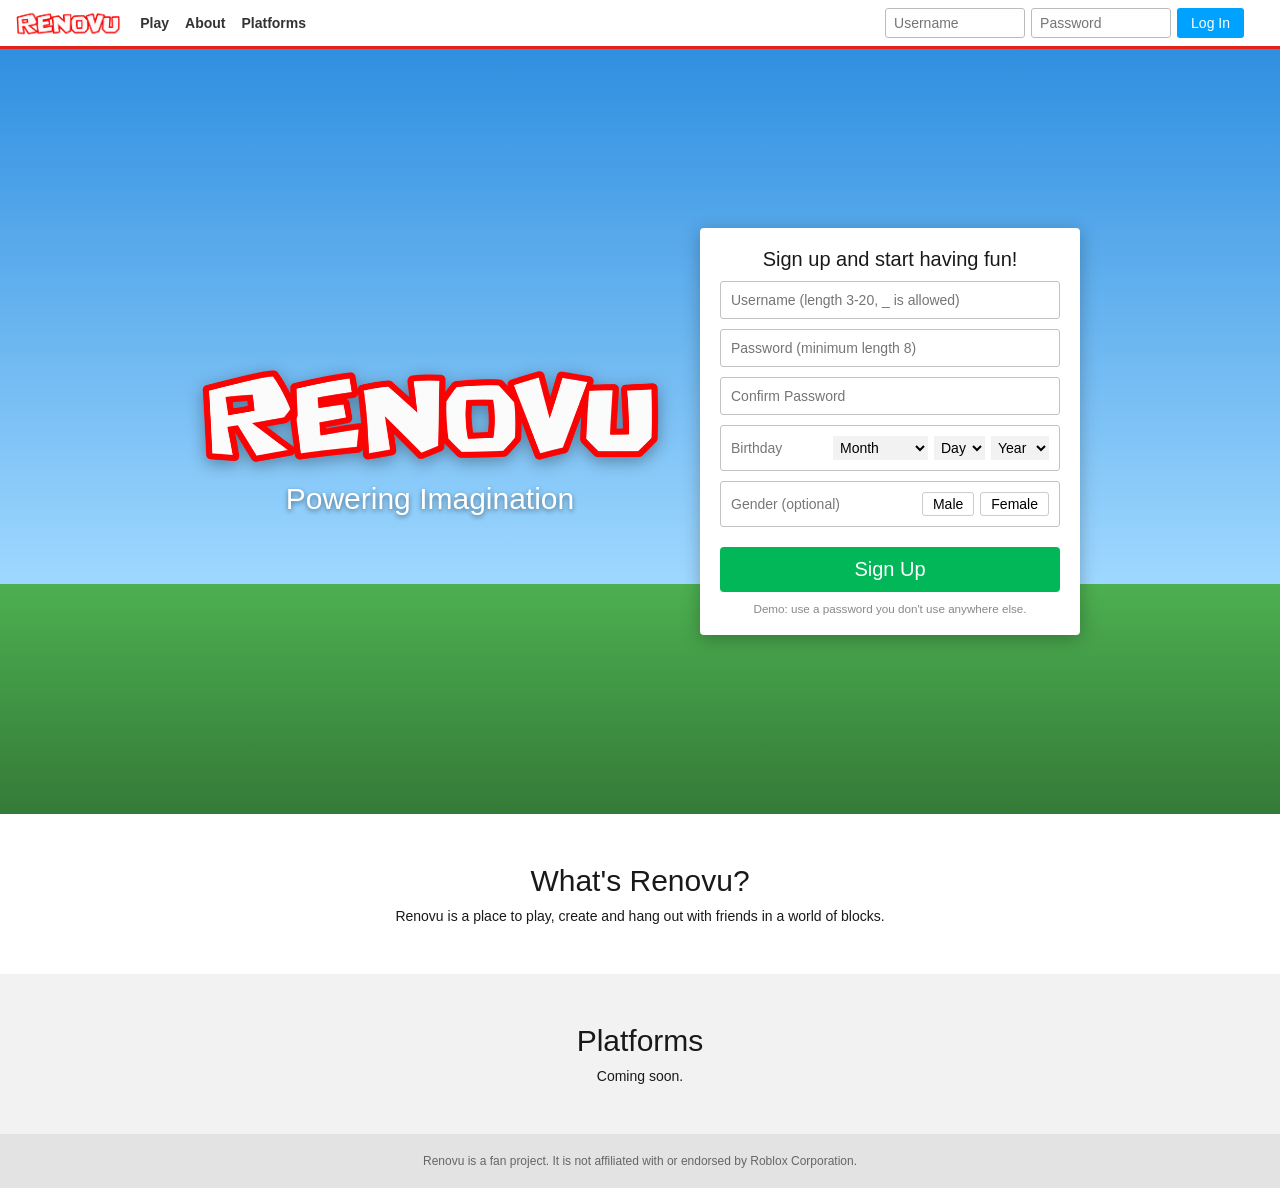
==== index.html @ 4ed79982 "Add Renovu front-end: sign-up page and site pages Co-Authored-By: Claude Sonnet 5.5 <noreply@anthrop" ====
<!DOCTYPE html>
<html lang="en">
<head>
  <meta charset="UTF-8">
  <meta name="viewport" content="width=device-width, initial-scale=1">
  <title>Renovu</title>
  <link rel="icon" href="img/icon.png">
  <link rel="stylesheet" href="style.css">
</head>
<body>

  <!-- ===== TELA DE CADASTRO ===== -->
  <div id="landing" hidden>
    <header class="land-top">
      <img src="img/logo.png" alt="Renovu" class="land-brand">
      <nav><a data-scroll="play">Play</a><a data-scroll="about">About</a><a data-scroll="platforms">Platforms</a></nav>
      <form id="loginForm" novalidate>
        <input id="loginUser" placeholder="Username" autocomplete="username">
        <input id="loginPass" type="password" placeholder="Password" autocomplete="off">
        <button>Log In</button>
      </form>
      <p class="error" id="loginError"></p>
    </header>

    <section class="hero" id="play">
      <div class="hero-logo">
        <img src="img/logo.png" alt="Renovu">
        <h1>Powering Imagination</h1>
      </div>
      <form id="signupForm" class="card" novalidate>
        <h3>Sign up and start having fun!</h3>
        <input id="suUser" placeholder="Username (length 3-20, _ is allowed)" maxlength="20" autocomplete="username">
        <input id="suPass" type="password" placeholder="Password (minimum length 8)" autocomplete="new-password">
        <input id="suPass2" type="password" placeholder="Confirm Password" autocomplete="new-password">
        <div class="birthday">
          <span>Birthday</span>
          <select id="month"><option value="">Month</option></select>
          <select id="day"><option value="">Day</option></select>
          <select id="year"><option value="">Year</option></select>
        </div>
        <div class="gender">
          <span>Gender (optional)</span>
          <button type="button" aria-pressed="false">Male</button>
          <button type="button" aria-pressed="false">Female</button>
        </div>
        <p class="error" id="signupError"></p>
        <button class="signup-btn">Sign Up</button>
        <small>Demo: use a password you don't use anywhere else.</small>
      </form>
    </section>

    <section class="info" id="about">
      <h2>What's Renovu?</h2>
      <p>Renovu is a place to play, create and hang out with friends in a world of blocks.</p>
    </section>
    <section class="info alt" id="platforms">
      <h2>Platforms</h2>
      <p>Coming soon.</p>
    </section>
    <footer>Renovu is a fan project. It is not affiliated with or endorsed by Roblox Corporation.</footer>
  </div>

  <!-- ===== SITE ===== -->
  <div id="site" hidden>
    <header class="top">
      <div class="top-row">
        <button class="icon-btn" id="menuBtn" aria-label="Menu">☰</button>
        <a href="#home"><img src="img/icon.png" alt="Renovu" class="mini"></a>
        <form id="searchForm"><input placeholder="Search" aria-label="Search"><button aria-label="Search">⌕</button></form>
        <span class="who"><span class="uname"></span>: <small>13+</small></span>
        <a class="icon-btn" href="#messages" aria-label="Messages">✉</a>
        <span class="icon-btn" title="Coins">◈</span>
        <button class="icon-btn" id="logout" title="Log out" aria-label="Log out">⏻</button>
      </div>
      <nav class="tabs"><a href="#games">Games</a><a href="#catalog">Catalog</a><a href="#develop">Create</a><a href="#download">Download</a></nav>
    </header>
    <aside id="side">
      <b class="uname"></b>
      <a href="#home">⌂ Home</a><a href="#profile">☺ Profile</a><a href="#messages">✉ Messages</a>
      <a href="#friends">⚇ Friends</a><a href="#avatar">✎ Avatar</a><a href="#inventory">▣ Inventory</a>
      <a href="#trade">⇄ Trade</a><a href="#groups">⚉ Groups</a><a href="#forums">❝ Forums</a><a href="#donate">♥ Donate</a>
      <a href="#upgrade" class="btn">Upgrade Now</a>
    </aside>
    <main id="page"></main>
    <div class="chat">Chat</div>
  </div>

  <script src="app.js"></script>
</body>
</html>
---- style.css ----
*{box-sizing:border-box;margin:0;padding:0}
[hidden]{display:none!important}
body{font-family:Roboto,"Source Sans Pro",Arial,sans-serif;background:#e3e3e3;color:#191919;font-size:14px}
a{color:#0074bd;text-decoration:none;cursor:pointer}
input,select,button{font:inherit}
button{cursor:pointer}
.error{color:#d11;font-size:13px}

/* cadastro */
.land-top{background:#fff;display:flex;flex-wrap:wrap;gap:8px 20px;align-items:center;padding:8px 16px;border-bottom:3px solid #e2231a}
.land-brand{height:30px}
.land-top nav{display:flex;gap:16px}
.land-top nav a{color:#333;font-weight:600}
#loginForm{margin-left:auto;display:flex;gap:6px}
#loginForm input{width:140px;padding:6px 8px;border:1px solid #bbb;border-radius:3px;min-width:0}
#loginForm button{background:#00a2ff;color:#fff;border:0;border-radius:3px;padding:6px 14px;white-space:nowrap}
.hero{min-height:85vh;display:flex;flex-wrap:wrap;align-items:center;justify-content:center;gap:40px;padding:30px 16px;background:linear-gradient(#2f8fe0,#9fd8ff 70%,#4caf50 70%,#357a38)}
.hero-logo{text-align:center;color:#fff;text-shadow:0 2px 5px #0007;width:min(460px,100%)}
.hero-logo img{width:100%;filter:drop-shadow(0 4px 8px #0005)}
.hero-logo h1{font-weight:300;font-size:30px}
.card{background:#fff;border-radius:4px;padding:20px;width:min(380px,100%);display:flex;flex-direction:column;gap:10px;box-shadow:0 4px 18px #0004}
.card h3{text-align:center;font-weight:400;font-size:20px}
.card input,.birthday,.gender{border:1px solid #c3c3c3;border-radius:3px;padding:10px;width:100%;background:#fff}
.birthday,.gender{display:flex;gap:6px;align-items:center;color:#777}
.birthday span,.gender span{margin-right:auto}
.birthday select{border:0;background:#f2f2f2;padding:3px;min-width:0}
.gender button{border:1px solid #ccc;background:#fff;padding:3px 10px;border-radius:3px}
.gender button[aria-pressed=true]{background:#00a2ff;color:#fff}
.signup-btn{background:#02b757;color:#fff;border:0;border-radius:4px;padding:11px;font-size:20px}
.card small{color:#888;text-align:center}
.info{padding:50px 20px;text-align:center;background:#fff}
.info.alt{background:#f2f2f2}
.info h2{font-weight:300;font-size:30px;margin-bottom:10px}
footer{padding:20px;text-align:center;font-size:12px;color:#666}

/* barra do topo */
.top{background:#323234;color:#fff;position:sticky;top:0;z-index:5}
.top-row{display:flex;align-items:center;gap:8px;padding:5px 8px}
.mini{height:28px;display:block}
#searchForm{flex:1;display:flex;min-width:40px}
#searchForm input{flex:1;min-width:0;border:0;padding:5px 10px}
#searchForm button{border:0;background:#fff;padding:0 10px}
.who{white-space:nowrap}
.icon-btn{background:none;border:0;color:#fff;font-size:19px;padding:0 3px}
.tabs{display:grid;grid-template-columns:repeat(4,1fr);text-align:center}
.tabs a{color:#fff;padding:7px}
.tabs a.on,.tabs a:hover{background:#ffffff22}
#side{position:fixed;left:0;bottom:0;top:73px;width:180px;background:#fff;z-index:4;padding:10px;display:flex;flex-direction:column;gap:3px;overflow:auto;box-shadow:2px 0 8px #0003;transform:translateX(-110%);transition:transform .2s}
#side.open{transform:none}
#side b{padding-bottom:8px;border-bottom:1px solid #ddd;font-weight:400;font-size:16px}
#side a{color:#191919;padding:7px 2px}
#side a.btn{text-align:center;color:#fff;margin-top:6px}
.chat{position:fixed;right:10px;bottom:0;width:200px;background:#323234;color:#fff;padding:9px;font-weight:700}

/* páginas */
main{max-width:970px;margin:0 auto;padding:16px 10px 70px;min-height:75vh}
h1.title{font-size:30px;margin-bottom:10px}
.ad{height:80px;border:2px dashed #bbb;display:flex;align-items:center;justify-content:center;color:#999;margin-bottom:14px;background:#fff8}
.head{display:flex;justify-content:space-between;align-items:center;margin:16px 0 6px}
.head h2{font-weight:400;font-size:21px}
.btn{background:#00a2ff;color:#fff;border:0;border-radius:3px;padding:5px 24px;display:inline-block}
.btn.green{background:#02b757}
.empty{background:#bdbdbd55;color:#777;text-align:center;padding:26px 10px}
.box{background:#fff;padding:14px}
.hello{display:flex;align-items:center;gap:18px}
.hello h1{font-weight:400}
.avatar{width:100px;height:100px;border-radius:50%;background:#ccc;display:flex;align-items:center;justify-content:center;font-size:40px;color:#fff;flex:none}
.layout{display:grid;grid-template-columns:150px 1fr;gap:14px;align-items:start}
.cats{display:flex;flex-direction:column;border-right:1px solid #ccc;padding-right:8px}
.cats a{color:#555;padding:7px 4px}
.cats a.on{color:#00a2ff;font-weight:700}
.subtabs{display:flex;flex-wrap:wrap;border-bottom:2px solid #ccc;margin-bottom:12px}
.subtabs button{border:1px solid #ccc;border-bottom:0;background:#ddd;padding:9px 12px}
.subtabs button.on{background:#fff;font-weight:700}
.bar{display:flex;flex-wrap:wrap;gap:8px;margin-bottom:10px}
.bar input,.bar select{padding:8px;border:1px solid #ccc;border-radius:3px;background:#fff}
.bar input{flex:1;min-width:120px}
.stats{display:flex;gap:26px;color:#999;text-align:center;margin-top:10px;flex-wrap:wrap}
.stats b{display:block;color:#00a2ff;font-weight:400;font-size:16px}
.preview{height:260px;background:radial-gradient(#fff3dc,#a98d68);display:flex;align-items:center;justify-content:center;color:#fff;font-size:70px}
.scale label{display:block;color:#888;margin-top:10px}
.scale input{width:100%}
.avatar-layout{grid-template-columns:minmax(150px,260px) 1fr}

@media(max-width:600px){
  .who small,.who .uname{font-size:12px}
  .layout{grid-template-columns:110px 1fr}
  .avatar-layout{grid-template-columns:1fr}
  .land-brand{display:none}
  #loginForm{margin:0;width:100%}
  #loginForm input{flex:1;width:auto}
}
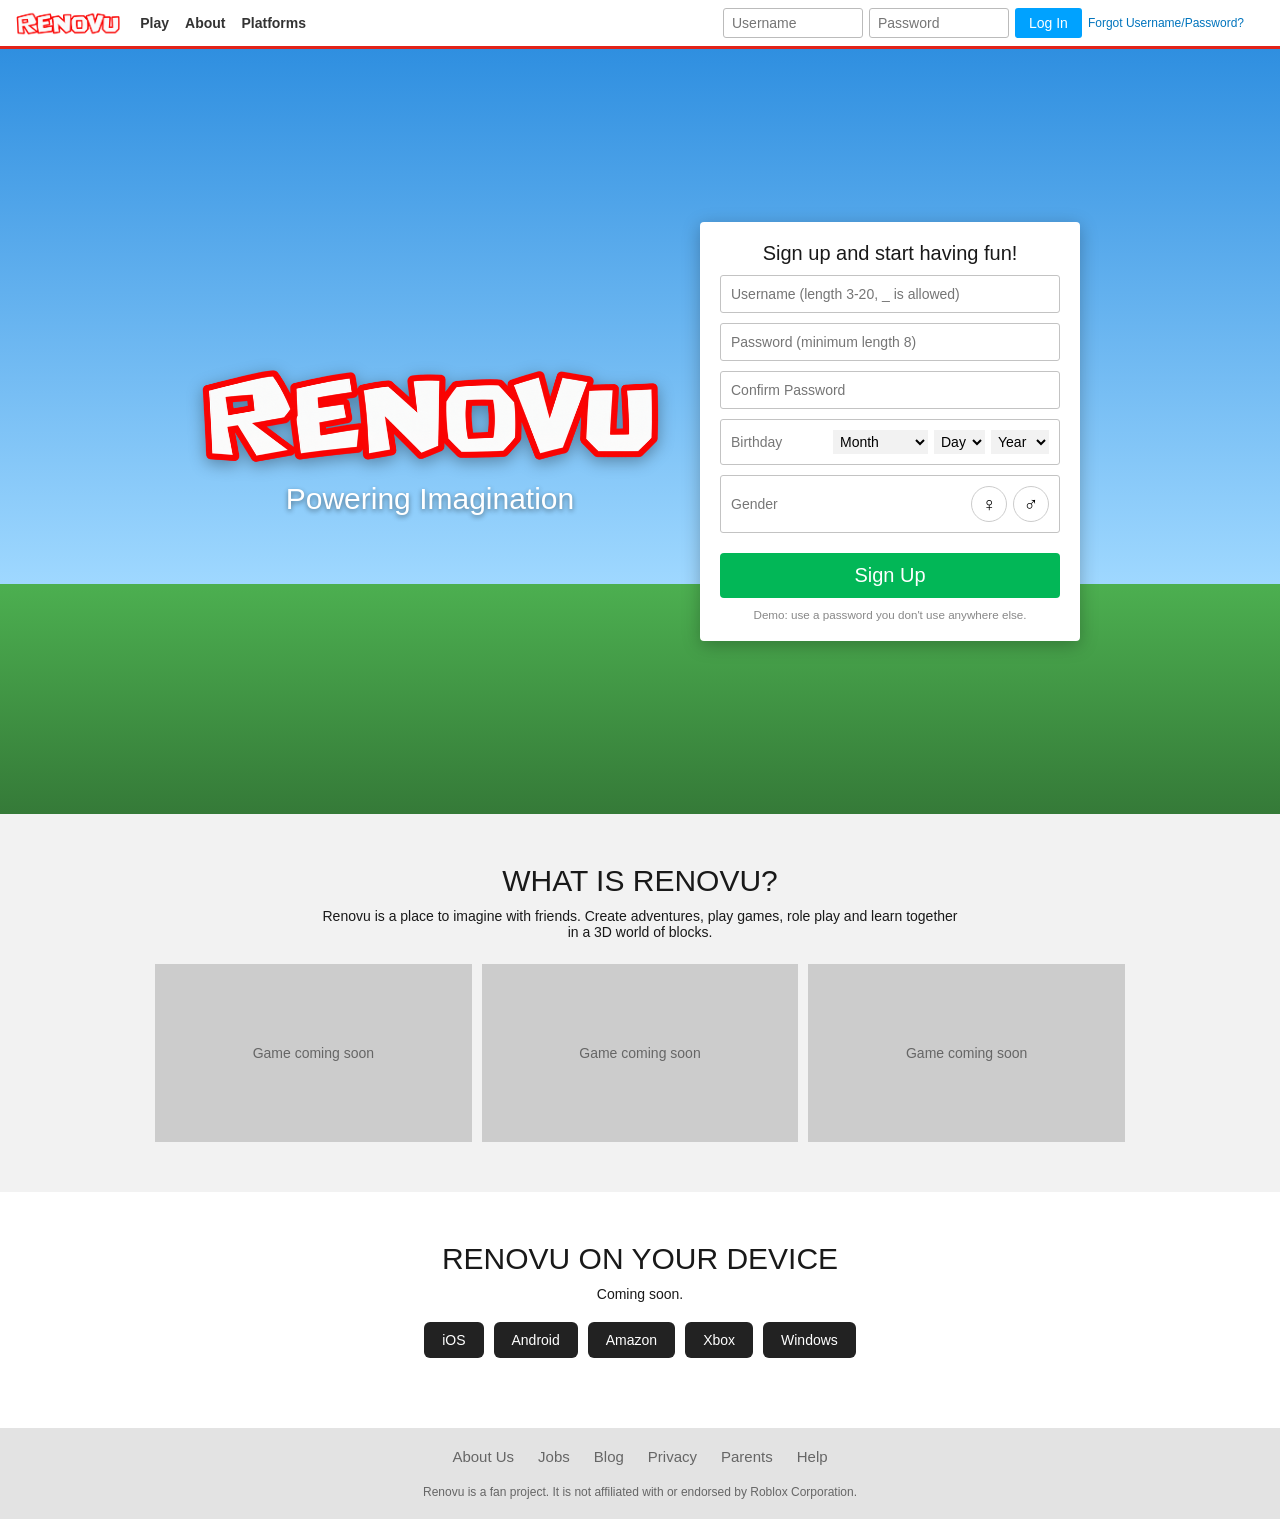
==== commit b14b31e0: "Follow the sign-up ZIP layout: gender buttons, about, devices and footer sections Co-Authored-By: Cl" ====
--- a/index.html
+++ b/index.html
@@ -18,6 +18,7 @@
         <input id="loginUser" placeholder="Username" autocomplete="username">
         <input id="loginPass" type="password" placeholder="Password" autocomplete="off">
         <button>Log In</button>
+        <a id="forgot">Forgot Username/Password?</a>
       </form>
       <p class="error" id="loginError"></p>
     </header>
@@ -39,9 +40,9 @@
           <select id="year"><option value="">Year</option></select>
         </div>
         <div class="gender">
-          <span>Gender (optional)</span>
-          <button type="button" aria-pressed="false">Male</button>
-          <button type="button" aria-pressed="false">Female</button>
+          <span>Gender</span>
+          <button type="button" aria-pressed="false" aria-label="Female" title="Female">♀</button>
+          <button type="button" aria-pressed="false" aria-label="Male" title="Male">♂</button>
         </div>
         <p class="error" id="signupError"></p>
         <button class="signup-btn">Sign Up</button>
@@ -49,15 +50,20 @@
       </form>
     </section>
 
-    <section class="info" id="about">
-      <h2>What's Renovu?</h2>
-      <p>Renovu is a place to play, create and hang out with friends in a world of blocks.</p>
+    <section class="info alt" id="about">
+      <h2>WHAT IS RENOVU?</h2>
+      <p>Renovu is a place to imagine with friends. Create adventures, play games, role play and learn together in a 3D world of blocks.</p>
+      <div class="shots"><div>Game coming soon</div><div>Game coming soon</div><div>Game coming soon</div></div>
     </section>
-    <section class="info alt" id="platforms">
-      <h2>Platforms</h2>
+    <section class="info" id="platforms">
+      <h2>RENOVU ON YOUR DEVICE</h2>
       <p>Coming soon.</p>
+      <div class="stores"><span>iOS</span><span>Android</span><span>Amazon</span><span>Xbox</span><span>Windows</span></div>
     </section>
-    <footer>Renovu is a fan project. It is not affiliated with or endorsed by Roblox Corporation.</footer>
+    <footer>
+      <div class="foot-links"><span>About Us</span><span>Jobs</span><span>Blog</span><span>Privacy</span><span>Parents</span><span>Help</span></div>
+      <p>Renovu is a fan project. It is not affiliated with or endorsed by Roblox Corporation.</p>
+    </footer>
   </div>
 
   <!-- ===== SITE ===== -->
--- a/style.css
+++ b/style.css
@@ -90,3 +90,14 @@
   #loginForm{margin:0;width:100%}
   #loginForm input{flex:1;width:auto}
 }
+
+/* seções da tela de cadastro */
+#forgot{align-self:center;font-size:12px}
+.gender button{width:36px;height:36px;border-radius:50%;padding:0;font-size:20px}
+.info p{max-width:640px;margin:0 auto}
+.shots{display:grid;grid-template-columns:repeat(auto-fit,minmax(200px,1fr));gap:10px;max-width:970px;margin:24px auto 0}
+.shots div{aspect-ratio:16/9;background:#ccc;color:#666;display:flex;align-items:center;justify-content:center}
+.stores,.foot-links{display:flex;flex-wrap:wrap;justify-content:center;gap:10px;margin:20px 0}
+.stores span{background:#222;color:#fff;border-radius:6px;padding:10px 18px}
+.foot-links{gap:24px;font-size:15px;margin-top:0}
+@media(max-width:600px){#loginForm{flex-wrap:wrap}#loginForm input{flex-basis:90px}#forgot{width:100%;text-align:right}}
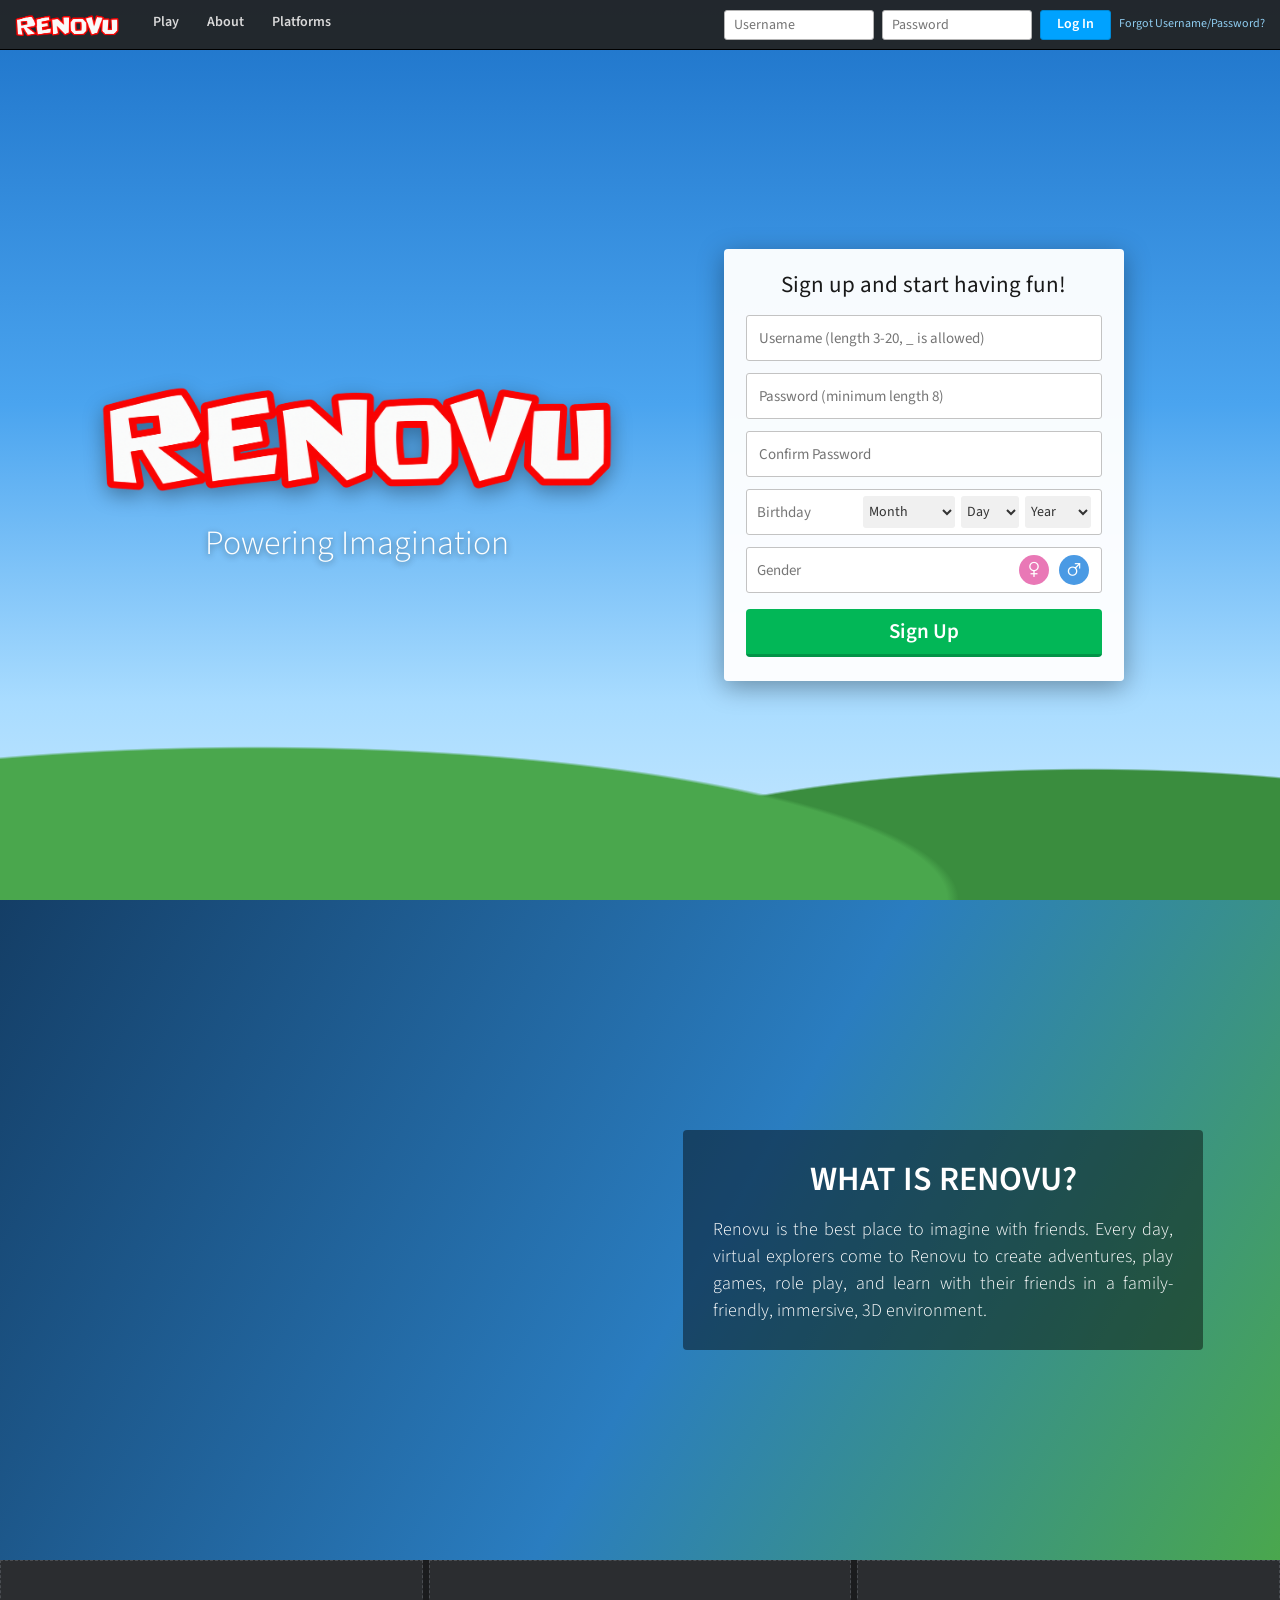
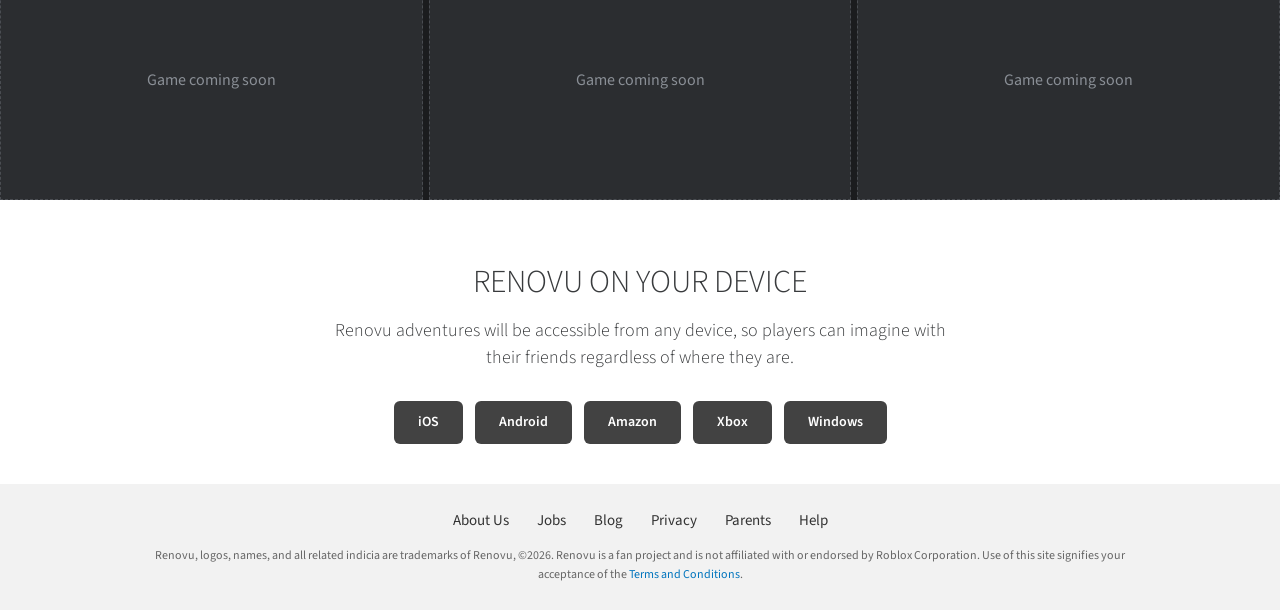
==== commit 09534c7d: "Add Renovu site: sign-up page from ZIP renamed to Renovu, new logo, and site pages without games Co-" ====
--- a/index.html
+++ b/index.html
@@ -2,95 +2,251 @@
 <html lang="en">
 <head>
   <meta charset="UTF-8">
+  <meta http-equiv="X-UA-Compatible" content="IE=edge">
   <meta name="viewport" content="width=device-width, initial-scale=1">
   <title>Renovu</title>
+  <meta name="author" content="Renovu">
+  <meta name="description" content="Renovu is a place to imagine with friends. Create adventures, play games and hang out together.">
+  <meta property="og:site_name" content="Renovu">
+  <meta property="og:title" content="Renovu">
+  <meta property="og:type" content="website">
+  <meta property="og:image" content="img/logo.png">
   <link rel="icon" href="img/icon.png">
+  <link href="https://fonts.googleapis.com/css?family=Source+Sans+Pro:300,400,500,600,700" rel="stylesheet">
   <link rel="stylesheet" href="style.css">
 </head>
 <body>
 
-  <!-- ===== TELA DE CADASTRO ===== -->
-  <div id="landing" hidden>
-    <header class="land-top">
-      <img src="img/logo.png" alt="Renovu" class="land-brand">
-      <nav><a data-scroll="play">Play</a><a data-scroll="about">About</a><a data-scroll="platforms">Platforms</a></nav>
-      <form id="loginForm" novalidate>
-        <input id="loginUser" placeholder="Username" autocomplete="username">
-        <input id="loginPass" type="password" placeholder="Password" autocomplete="off">
-        <button>Log In</button>
-        <a id="forgot">Forgot Username/Password?</a>
-      </form>
-      <p class="error" id="loginError"></p>
-    </header>
-
-    <section class="hero" id="play">
-      <div class="hero-logo">
-        <img src="img/logo.png" alt="Renovu">
-        <h1>Powering Imagination</h1>
-      </div>
-      <form id="signupForm" class="card" novalidate>
-        <h3>Sign up and start having fun!</h3>
-        <input id="suUser" placeholder="Username (length 3-20, _ is allowed)" maxlength="20" autocomplete="username">
-        <input id="suPass" type="password" placeholder="Password (minimum length 8)" autocomplete="new-password">
-        <input id="suPass2" type="password" placeholder="Confirm Password" autocomplete="new-password">
-        <div class="birthday">
-          <span>Birthday</span>
-          <select id="month"><option value="">Month</option></select>
-          <select id="day"><option value="">Day</option></select>
-          <select id="year"><option value="">Year</option></select>
-        </div>
-        <div class="gender">
-          <span>Gender</span>
-          <button type="button" aria-pressed="false" aria-label="Female" title="Female">♀</button>
-          <button type="button" aria-pressed="false" aria-label="Male" title="Male">♂</button>
-        </div>
-        <p class="error" id="signupError"></p>
-        <button class="signup-btn">Sign Up</button>
-        <small>Demo: use a password you don't use anywhere else.</small>
-      </form>
+<!-- =====================================================
+     TELA DE CADASTRO (estrutura do ZIP, "Roblox" -> "Renovu")
+     ===================================================== -->
+<div id="landing" hidden>
+
+  <div class="navbar navbar-landing navbar-fixed-top" role="navigation">
+    <div class="container">
+      <div class="row">
+        <div class="navbar-header">
+          <button type="button" class="navbar-toggle" id="NavToggle" aria-controls="LandingNavbar">Log In</button>
+          <div class="navbar-brand hidden-xs"><img alt="Renovu Logo" class="renovuLogo" src="img/logo.png"></div>
+          <ul id="TopLeftNavLinks" class="nav navbar-nav">
+            <li id="PlayLink"><a href="#RollerContainer" data-scroll="RollerContainer">Play</a></li>
+            <li id="AboutLink"><a href="#WhatsRenovuContainer" data-scroll="WhatsRenovuContainer">About</a></li>
+            <li id="PlatformLink"><a href="#RenovuDeviceText" data-scroll="RenovuDeviceText">Platforms</a></li>
+          </ul>
+        </div>
+
+        <div class="navbar-collapse" id="LandingNavbar">
+          <form name="loginForm" id="LogInForm" class="navbar-form form-inline navbar-right" role="form" novalidate>
+            <div class="form-group" id="LoginUsernameParent">
+              <input id="LoginUsername" type="text" placeholder="Username" class="form-control" name="username" autocomplete="username">
+            </div>
+            <div class="form-group" id="LoginPasswordParent">
+              <input id="LoginPassword" type="password" placeholder="Password" class="form-control" name="password" autocomplete="current-password">
+            </div>
+            <div class="form-group">
+              <input type="submit" id="LoginButton" class="form-control" value="Log In" name="submitLogin">
+            </div>
+            <a id="HeaderForgotPassword" class="navbar-link" href="#">Forgot Username/Password?</a>
+            <p class="login-error" id="LoginError" role="alert"></p>
+          </form>
+        </div>
+      </div>
+    </div>
+  </div>
+
+  <div class="container-fluid">
+
+    <!-- Roller Coaster -->
+    <section class="row full-height-section" id="RollerContainer">
+      <div class="inner-full-height-section" id="InnerRollerContainer">
+        <div id="MainCenterContainer" class="row">
+
+          <div class="col-md-6">
+            <div id="MainLogo">
+              <div id="LogoAndSlogan" class="text-center">
+                <img id="MainLogoImage" title="Renovu" alt="Renovu" class="center-block img-responsive" src="img/logo.png">
+                <div class="clearfix"></div>
+                <h1>Powering Imagination</h1>
+              </div>
+            </div>
+          </div>
+
+          <div class="col-md-6">
+            <div id="SignUpFormContainer">
+              <div class="rbx-login-partial-legacy">
+                <h3 class="text-center signup-header">Sign up and start having fun!</h3>
+
+                <div class="signup-or-log-in">
+                  <div class="signup-container">
+                    <form class="signup-input-area" id="SignupForm" name="signupForm" novalidate>
+
+                      <div class="form-group" id="UsernameGroup">
+                        <input id="signup-username" name="username" class="form-control input-field" type="text" tabindex="1" maxlength="20" autocomplete="username" placeholder="Username (length 3-20, _ is allowed)">
+                        <p id="signup-usernameInputValidation" class="form-control-label input-validation text-error"></p>
+                      </div>
+
+                      <div class="form-group" id="PasswordGroup">
+                        <input id="signup-password" name="password" class="form-control input-field" type="password" tabindex="2" autocomplete="new-password" placeholder="Password (minimum length 8)">
+                        <p id="signup-passwordInputValidation" class="form-control-label input-validation text-error"></p>
+                      </div>
+
+                      <div class="form-group" id="PasswordConfirmGroup">
+                        <input id="signup-password-confirm" name="passwordConfirm" class="form-control input-field" type="password" tabindex="3" autocomplete="new-password" placeholder="Confirm Password">
+                        <p id="signup-passwordConfirmInputValidation" class="form-control-label input-validation text-error"></p>
+                      </div>
+
+                      <div class="birthday-container">
+                        <div class="form-group" id="BirthdayGroup">
+                          <div class="form-control fake-input-lg">
+                            <label class="birthday-label">Birthday</label>
+                            <div class="rbx-select-group month">
+                              <select class="input-field rbx-select" id="MonthDropdown" tabindex="4" name="birthdayMonth">
+                                <option value="" disabled selected>Month</option>
+                              </select>
+                            </div>
+                            <div class="rbx-select-group day">
+                              <select class="input-field rbx-select" id="DayDropdown" tabindex="5" name="birthdayDay">
+                                <option value="" disabled selected>Day</option>
+                              </select>
+                            </div>
+                            <div class="rbx-select-group year">
+                              <select class="input-field rbx-select" id="YearDropdown" tabindex="6" name="birthdayYear">
+                                <option value="" disabled selected>Year</option>
+                              </select>
+                            </div>
+                          </div>
+                          <p id="signup-BirthdayInputValidation" class="form-control-label input-validation text-error"></p>
+                        </div>
+                      </div>
+
+                      <div class="gender-container">
+                        <div class="form-group" id="GenderGroup">
+                          <div class="form-control fake-input-lg">
+                            <label>Gender</label>
+                            <div id="FemaleButton" class="gender-circle" tabindex="7" role="button" aria-pressed="false" aria-label="Female" title="Female">
+                              <div class="cover-sprite gender female">&#9792;</div>
+                            </div>
+                            <div id="MaleButton" class="gender-circle" tabindex="8" role="button" aria-pressed="false" aria-label="Male" title="Male">
+                              <div class="cover-sprite gender male">&#9794;</div>
+                            </div>
+                          </div>
+                          <p id="signup-GenderInputValidation" class="form-control-label input-validation text-error"></p>
+                        </div>
+                      </div>
+
+                      <button id="signup-button" type="submit" tabindex="9" class="btn-primary-md signup-submit-button" name="signupSubmit">Sign Up</button>
+                      <noscript><div class="text-danger"><strong>JavaScript is required to submit this form.</strong></div></noscript>
+                      <div id="GeneralErrorText" class="input-validation-large alert-warning font-bold" hidden></div>
+                    </form>
+                  </div>
+                </div>
+
+              </div>
+            </div>
+          </div>
+
+        </div>
+      </div>
     </section>
 
-    <section class="info alt" id="about">
-      <h2>WHAT IS RENOVU?</h2>
-      <p>Renovu is a place to imagine with friends. Create adventures, play games, role play and learn together in a 3D world of blocks.</p>
-      <div class="shots"><div>Game coming soon</div><div>Game coming soon</div><div>Game coming soon</div></div>
+    <!-- What is Renovu -->
+    <section class="row full-height-section" id="WhatsRenovuContainer">
+      <div class="inner-full-height-section">
+        <div class="row" id="InnerWhatsRenovuContainer1">
+          <div id="WhatIsRenovuTextBg">
+            <h1 class="text-center">WHAT IS RENOVU?</h1>
+            <p class="lead text-justify">
+              Renovu is the best place to imagine with friends. Every day, virtual explorers come to Renovu to create adventures, play games, role play, and learn with their friends in a family-friendly, immersive, 3D environment.
+            </p>
+          </div>
+        </div>
+
+        <div class="row" id="InnerWhatsRenovuContainer2">
+          <div id="GameImage1" class="game-image"><span>Game coming soon</span></div>
+          <div id="GameImage2" class="game-image hidden-xs"><span>Game coming soon</span></div>
+          <div id="GameImage3" class="game-image hidden-xs"><span>Game coming soon</span></div>
+        </div>
+      </div>
     </section>
-    <section class="info" id="platforms">
-      <h2>RENOVU ON YOUR DEVICE</h2>
-      <p>Coming soon.</p>
-      <div class="stores"><span>iOS</span><span>Android</span><span>Amazon</span><span>Xbox</span><span>Windows</span></div>
+
+    <!-- Renovu on your device -->
+    <section id="DeviceSection">
+      <div class="row" id="RenovuDeviceText">
+        <div class="text-center">
+          <h2>RENOVU ON YOUR DEVICE</h2>
+          <p class="lead center-block">
+            Renovu adventures will be accessible from any device, so players can imagine with their friends regardless of where they are.
+          </p>
+        </div>
+      </div>
+
+      <ul id="AppStoreContainer" class="row text-center app-store-container">
+        <li><span class="app-store-logo">iOS</span></li>
+        <li><span class="app-store-logo">Android</span></li>
+        <li><span class="app-store-logo">Amazon</span></li>
+        <li><span class="app-store-logo">Xbox</span></li>
+        <li><span class="app-store-logo">Windows</span></li>
+      </ul>
     </section>
-    <footer>
-      <div class="foot-links"><span>About Us</span><span>Jobs</span><span>Blog</span><span>Privacy</span><span>Parents</span><span>Help</span></div>
-      <p>Renovu is a fan project. It is not affiliated with or endorsed by Roblox Corporation.</p>
+
+    <footer class="container-footer">
+      <div class="footer">
+        <ul class="row footer-links">
+          <li class="footer-link"><a href="#" class="text-footer-nav">About Us</a></li>
+          <li class="footer-link"><a href="#" class="text-footer-nav">Jobs</a></li>
+          <li class="footer-link"><a href="#" class="text-footer-nav">Blog</a></li>
+          <li class="footer-link"><a href="#" class="text-footer-nav">Privacy</a></li>
+          <li class="footer-link"><a href="#" class="text-footer-nav">Parents</a></li>
+          <li class="footer-link"><a href="#" class="text-footer-nav">Help</a></li>
+        </ul>
+        <p class="text-footer footer-note">
+          Renovu, logos, names, and all related indicia are trademarks of Renovu, &copy;2026.
+          Renovu is a fan project and is not affiliated with or endorsed by Roblox Corporation.
+          Use of this site signifies your acceptance of the <a href="#" class="text-link">Terms and Conditions</a>.
+        </p>
+      </div>
     </footer>
   </div>
-
-  <!-- ===== SITE ===== -->
-  <div id="site" hidden>
-    <header class="top">
-      <div class="top-row">
-        <button class="icon-btn" id="menuBtn" aria-label="Menu">☰</button>
-        <a href="#home"><img src="img/icon.png" alt="Renovu" class="mini"></a>
-        <form id="searchForm"><input placeholder="Search" aria-label="Search"><button aria-label="Search">⌕</button></form>
-        <span class="who"><span class="uname"></span>: <small>13+</small></span>
-        <a class="icon-btn" href="#messages" aria-label="Messages">✉</a>
-        <span class="icon-btn" title="Coins">◈</span>
-        <button class="icon-btn" id="logout" title="Log out" aria-label="Log out">⏻</button>
-      </div>
-      <nav class="tabs"><a href="#games">Games</a><a href="#catalog">Catalog</a><a href="#develop">Create</a><a href="#download">Download</a></nav>
-    </header>
-    <aside id="side">
-      <b class="uname"></b>
-      <a href="#home">⌂ Home</a><a href="#profile">☺ Profile</a><a href="#messages">✉ Messages</a>
-      <a href="#friends">⚇ Friends</a><a href="#avatar">✎ Avatar</a><a href="#inventory">▣ Inventory</a>
-      <a href="#trade">⇄ Trade</a><a href="#groups">⚉ Groups</a><a href="#forums">❝ Forums</a><a href="#donate">♥ Donate</a>
-      <a href="#upgrade" class="btn">Upgrade Now</a>
-    </aside>
-    <main id="page"></main>
-    <div class="chat">Chat</div>
-  </div>
-
-  <script src="app.js"></script>
+</div>
+
+<!-- =====================================================
+     SITE (depois do login) - como nas imagens
+     ===================================================== -->
+<div id="site" hidden>
+  <header class="top">
+    <div class="top-row">
+      <button class="icon-btn" id="menuBtn" aria-label="Menu">&#9776;</button>
+      <a href="#home" class="top-logo"><img src="img/icon.png" alt="Renovu" class="mini"></a>
+      <form id="searchForm"><input placeholder="Search" aria-label="Search"><button aria-label="Search">&#9906;</button></form>
+      <span class="who"><span class="uname"></span>: <small class="age">13+</small></span>
+      <a class="icon-btn" href="#messages" aria-label="Messages" title="Messages">&#9993;</a>
+      <span class="icon-btn" title="Currency">&#9672;</span>
+      <button class="icon-btn" id="logout" title="Log out" aria-label="Log out">&#9211;</button>
+    </div>
+    <nav class="tabs"><a href="#games">Games</a><a href="#catalog">Catalog</a><a href="#develop">Create</a><a href="#download">Download</a></nav>
+  </header>
+
+  <a class="banner" href="#" id="banner">Join our Discord for site updates, instant alerts on limited drops, and promo codes! (click me!)</a>
+
+  <aside id="side">
+    <b class="uname"></b>
+    <a href="#home">&#8962; Home</a>
+    <a href="#profile">&#9786; Profile</a>
+    <a href="#messages">&#9993; Messages</a>
+    <a href="#friends">&#9863; Friends</a>
+    <a href="#avatar">&#9998; Avatar</a>
+    <a href="#inventory">&#9635; Inventory</a>
+    <a href="#trade">&#8644; Trade</a>
+    <a href="#groups">&#9865; Groups</a>
+    <a href="#forums">&#10077; Forums</a>
+    <a href="#donate">&#9829; Donate</a>
+    <a href="#upgrade" class="btn">Upgrade Now</a>
+  </aside>
+
+  <main id="page"></main>
+  <div class="chat">Chat</div>
+</div>
+
+<script src="app.js"></script>
 </body>
 </html>
--- a/style.css
+++ b/style.css
@@ -1,103 +1,215 @@
 *{box-sizing:border-box;margin:0;padding:0}
 [hidden]{display:none!important}
-body{font-family:Roboto,"Source Sans Pro",Arial,sans-serif;background:#e3e3e3;color:#191919;font-size:14px}
+html{scroll-behavior:smooth}
+body{font-family:"Source Sans Pro",Roboto,Arial,sans-serif;background:#e3e3e3;color:#191919;font-size:14px;line-height:1.4}
 a{color:#0074bd;text-decoration:none;cursor:pointer}
+img{max-width:100%}
 input,select,button{font:inherit}
 button{cursor:pointer}
-.error{color:#d11;font-size:13px}
-
-/* cadastro */
-.land-top{background:#fff;display:flex;flex-wrap:wrap;gap:8px 20px;align-items:center;padding:8px 16px;border-bottom:3px solid #e2231a}
-.land-brand{height:30px}
-.land-top nav{display:flex;gap:16px}
-.land-top nav a{color:#333;font-weight:600}
-#loginForm{margin-left:auto;display:flex;gap:6px}
-#loginForm input{width:140px;padding:6px 8px;border:1px solid #bbb;border-radius:3px;min-width:0}
-#loginForm button{background:#00a2ff;color:#fff;border:0;border-radius:3px;padding:6px 14px;white-space:nowrap}
-.hero{min-height:85vh;display:flex;flex-wrap:wrap;align-items:center;justify-content:center;gap:40px;padding:30px 16px;background:linear-gradient(#2f8fe0,#9fd8ff 70%,#4caf50 70%,#357a38)}
-.hero-logo{text-align:center;color:#fff;text-shadow:0 2px 5px #0007;width:min(460px,100%)}
-.hero-logo img{width:100%;filter:drop-shadow(0 4px 8px #0005)}
-.hero-logo h1{font-weight:300;font-size:30px}
-.card{background:#fff;border-radius:4px;padding:20px;width:min(380px,100%);display:flex;flex-direction:column;gap:10px;box-shadow:0 4px 18px #0004}
-.card h3{text-align:center;font-weight:400;font-size:20px}
-.card input,.birthday,.gender{border:1px solid #c3c3c3;border-radius:3px;padding:10px;width:100%;background:#fff}
-.birthday,.gender{display:flex;gap:6px;align-items:center;color:#777}
-.birthday span,.gender span{margin-right:auto}
-.birthday select{border:0;background:#f2f2f2;padding:3px;min-width:0}
-.gender button{border:1px solid #ccc;background:#fff;padding:3px 10px;border-radius:3px}
-.gender button[aria-pressed=true]{background:#00a2ff;color:#fff}
-.signup-btn{background:#02b757;color:#fff;border:0;border-radius:4px;padding:11px;font-size:20px}
-.card small{color:#888;text-align:center}
-.info{padding:50px 20px;text-align:center;background:#fff}
-.info.alt{background:#f2f2f2}
-.info h2{font-weight:300;font-size:30px;margin-bottom:10px}
-footer{padding:20px;text-align:center;font-size:12px;color:#666}
-
-/* barra do topo */
-.top{background:#323234;color:#fff;position:sticky;top:0;z-index:5}
+ul{list-style:none}
+.text-center{text-align:center}
+.text-justify{text-align:justify}
+.clearfix{clear:both}
+.center-block{display:block;margin:0 auto}
+
+/* =====================================================
+   TELA DE CADASTRO
+   ===================================================== */
+#landing{background:#fff;color:#fff}
+
+/* barra fixa */
+.navbar-landing{position:fixed;top:0;left:0;right:0;z-index:50;height:50px;background:rgba(35,37,39,.96);border-bottom:1px solid #000}
+.navbar-landing .container{height:100%;padding:0 15px}
+.navbar-landing .row{height:100%;display:flex;align-items:center;justify-content:space-between;gap:16px}
+.navbar-header{display:flex;align-items:center;gap:22px;min-width:0}
+.navbar-brand img{height:30px;width:auto;display:block}
+.navbar-toggle{display:none;background:#00a2ff;color:#fff;border:0;border-radius:3px;padding:6px 14px;font-weight:600}
+#TopLeftNavLinks{display:flex;gap:4px}
+#TopLeftNavLinks a{color:#d9d9d9;font-weight:600;padding:15px 12px;display:block;border-bottom:3px solid transparent}
+#TopLeftNavLinks a:hover{color:#fff;border-bottom-color:#00a2ff}
+.navbar-collapse{display:block;flex:none;position:relative}
+.navbar-form{display:flex;align-items:center;gap:8px;flex-wrap:nowrap;justify-content:flex-end}
+.navbar-form .form-control{height:30px;padding:4px 9px;border:1px solid #b3b3b3;border-radius:3px;width:150px;min-width:0;background:#fff;color:#222}
+#LoginButton{width:auto;background:#00a2ff;color:#fff;border:1px solid #0089d6;font-weight:600;padding:4px 16px;cursor:pointer}
+#LoginButton:hover{background:#2cb3ff}
+.navbar-link{color:#8fcdf0;font-size:12px;white-space:nowrap}
+.login-error{position:absolute;right:0;top:100%;margin-top:2px;background:#232527;padding:3px 8px;color:#ff8d86;font-size:12px;white-space:nowrap}
+.login-error:empty{display:none}
+
+/* seções */
+.full-height-section{min-height:100vh;position:relative}
+#RollerContainer{
+  background:
+    radial-gradient(ellipse 90% 28% at 20% 100%,#4aa74d 0 60%,transparent 61%),
+    radial-gradient(ellipse 70% 24% at 85% 100%,#3a8d3e 0 60%,transparent 61%),
+    linear-gradient(#1d73c9 0%,#4aa4ef 45%,#a9dcff 78%,#cbeaff 100%);
+  display:flex;align-items:center;padding:80px 16px 50px;
+}
+.inner-full-height-section{width:100%}
+#MainCenterContainer{max-width:1100px;margin:0 auto;display:flex;align-items:center;justify-content:center;flex-wrap:wrap;gap:34px}
+#MainCenterContainer>.col-md-6{flex:1 1 380px;min-width:0}
+#MainLogo{padding:10px}
+#MainLogoImage{width:min(520px,100%);height:auto;filter:drop-shadow(0 6px 10px rgba(0,0,0,.35))}
+#LogoAndSlogan h1{font-weight:300;font-size:34px;color:#fff;text-shadow:0 2px 6px rgba(0,0,0,.45);margin-top:10px}
+
+/* formulário de cadastro */
+#SignUpFormContainer{max-width:400px;margin:0 auto;background:rgba(255,255,255,.96);color:#191919;border-radius:4px;padding:20px 22px 24px;box-shadow:0 6px 26px rgba(0,0,0,.35)}
+.signup-header{font-weight:400;font-size:23px;margin-bottom:14px}
+.signup-input-area{display:flex;flex-direction:column;gap:12px}
+.form-group{width:100%}
+.input-field.form-control,.fake-input-lg{display:block;width:100%;height:46px;padding:10px 12px;border:1px solid #c3c3c3;border-radius:3px;background:#fff;color:#222;font-size:15px}
+.input-field:focus{outline:0;border-color:#00a2ff;box-shadow:0 0 0 2px #00a2ff33}
+.has-error .form-control{border-color:#d9534f}
+.has-success .form-control{border-color:#02b757}
+.input-validation{font-size:12.5px;min-height:0;margin-top:3px;color:#d9534f}
+.input-validation:empty{display:none}
+.fake-input-lg{display:flex;align-items:center;gap:6px;color:#777;padding:6px 10px}
+.fake-input-lg label{margin-right:auto;font-size:15px;color:#777}
+.rbx-select-group select{border:0;background:#f0f0f0;border-radius:3px;padding:5px 2px;font-size:14px;color:#333;max-width:100%}
+.rbx-select-group.month select{width:92px}
+.rbx-select-group.day select{width:58px}
+.rbx-select-group.year select{width:66px}
+.gender-circle{width:34px;height:34px;border-radius:50%;border:2px solid transparent;cursor:pointer;display:flex;align-items:center;justify-content:center;outline:0}
+.gender-circle:focus-visible{box-shadow:0 0 0 2px #00a2ff66}
+.cover-sprite.gender{width:30px;height:30px;border-radius:50%;display:flex;align-items:center;justify-content:center;color:#fff;font-size:20px;line-height:1}
+.cover-sprite.female{background:#e978b6}
+.cover-sprite.male{background:#4a9ae4}
+.gender-circle.selected-gender{border-color:#02b757;box-shadow:0 0 0 2px #02b75733}
+.has-error .gender-circle{border-color:#f3b0ae}
+.btn-primary-md{background:#02b757;color:#fff;border:0;border-bottom:3px solid #029448;border-radius:4px;height:48px;font-size:21px;font-weight:600;width:100%;margin-top:4px}
+.btn-primary-md:hover{background:#12cc69}
+.btn-primary-md:disabled{opacity:.6}
+.text-danger{color:#d9534f}
+.alert-warning{background:#fcf8e3;color:#8a6d3b;padding:8px;border-radius:3px}
+
+/* o que é */
+#WhatsRenovuContainer{background:#1b1c1e;display:flex}
+#WhatsRenovuContainer .inner-full-height-section{display:flex;flex-direction:column;min-height:100vh}
+#InnerWhatsRenovuContainer1{flex:7;display:flex;align-items:center;justify-content:flex-end;padding:60px 6% 40px;background:linear-gradient(120deg,#143e66,#2a7dc0 55%,#4aa74d);color:#fff}
+#WhatIsRenovuTextBg{max-width:520px;background:rgba(0,0,0,.45);padding:26px 30px;border-radius:4px}
+#WhatIsRenovuTextBg h1{font-weight:600;font-size:34px;margin-bottom:12px}
+.lead{font-size:18px;font-weight:300;line-height:1.5}
+#InnerWhatsRenovuContainer2{flex:3;display:flex;gap:6px;min-height:200px}
+.game-image{flex:1;background:#2b2d30;display:flex;align-items:center;justify-content:center;color:#8a8f96;font-size:16px;border:1px dashed #4a4d52}
+.hidden-xs{}
+
+/* dispositivos */
+#DeviceSection{background:#fff;color:#393b3d;padding:60px 16px 40px;text-align:center}
+#RenovuDeviceText h2{font-weight:300;font-size:32px;margin-bottom:12px}
+#RenovuDeviceText p{max-width:640px;margin:0 auto}
+.app-store-container{display:flex;flex-wrap:wrap;justify-content:center;gap:12px;margin-top:30px}
+.app-store-logo{display:inline-block;background:#222;color:#fff;border-radius:6px;padding:12px 24px;font-weight:600;opacity:.85}
+
+/* rodapé */
+.container-footer{background:#f2f2f2;color:#666;padding:26px 16px}
+.footer{max-width:970px;margin:0 auto;text-align:center}
+.footer-links{display:flex;flex-wrap:wrap;justify-content:center;gap:10px 28px;margin-bottom:14px}
+.text-footer-nav{color:#333;font-size:15px}
+.footer-note{font-size:12px;line-height:1.6}
+.text-link{color:#0074bd}
+
+@media(max-width:700px){
+  .navbar-landing{height:auto;min-height:50px}
+  .navbar-landing .row{flex-wrap:wrap;padding:7px 0}
+  .navbar-header{width:100%;justify-content:space-between;gap:8px}
+  .navbar-toggle{display:block;order:2}
+  .navbar-brand{display:none}
+  #TopLeftNavLinks a{padding:8px 6px;font-size:14px}
+  .navbar-collapse{display:none;width:100%}
+  .navbar-collapse.in{display:block}
+  .navbar-form{justify-content:flex-start}
+  .navbar-form .form-control{width:calc(50% - 4px);flex:1 1 120px}
+  #LoginButton{flex:none}
+  .navbar-form{flex-wrap:wrap}
+  .login-error{position:static;flex-basis:100%;padding:0}
+  #RollerContainer{padding-top:100px}
+  #LogoAndSlogan h1{font-size:26px}
+  #InnerWhatsRenovuContainer1{justify-content:center;padding:40px 16px}
+  .hidden-xs{display:none!important}
+}
+
+/* =====================================================
+   SITE (depois do login)
+   ===================================================== */
+body.in-site{background:#e3e3e3}
+.top{background:#323234;color:#fff;position:sticky;top:0;z-index:30;border-bottom:1px solid #1d1d1e}
 .top-row{display:flex;align-items:center;gap:8px;padding:5px 8px}
-.mini{height:28px;display:block}
+.mini{height:28px;width:28px;object-fit:contain;display:block}
 #searchForm{flex:1;display:flex;min-width:40px}
-#searchForm input{flex:1;min-width:0;border:0;padding:5px 10px}
-#searchForm button{border:0;background:#fff;padding:0 10px}
+#searchForm input{flex:1;min-width:0;border:0;padding:5px 10px;border-radius:2px 0 0 2px}
+#searchForm button{border:0;background:#fff;padding:0 10px;border-radius:0 2px 2px 0}
 .who{white-space:nowrap}
-.icon-btn{background:none;border:0;color:#fff;font-size:19px;padding:0 3px}
+.icon-btn{background:none;border:0;color:#fff;font-size:19px;padding:0 3px;text-decoration:none}
 .tabs{display:grid;grid-template-columns:repeat(4,1fr);text-align:center}
 .tabs a{color:#fff;padding:7px}
 .tabs a.on,.tabs a:hover{background:#ffffff22}
-#side{position:fixed;left:0;bottom:0;top:73px;width:180px;background:#fff;z-index:4;padding:10px;display:flex;flex-direction:column;gap:3px;overflow:auto;box-shadow:2px 0 8px #0003;transform:translateX(-110%);transition:transform .2s}
+.banner{display:block;background:#f78a09;color:#fff;font-weight:700;text-align:center;padding:14px 10px}
+#side{position:fixed;left:0;bottom:0;top:73px;width:190px;background:#fff;z-index:25;padding:10px;display:flex;flex-direction:column;gap:3px;overflow:auto;box-shadow:2px 0 8px #0003;transform:translateX(-110%);transition:transform .2s}
 #side.open{transform:none}
-#side b{padding-bottom:8px;border-bottom:1px solid #ddd;font-weight:400;font-size:16px}
+#side b{padding-bottom:8px;margin-bottom:4px;border-bottom:1px solid #ddd;font-weight:400;font-size:16px}
 #side a{color:#191919;padding:7px 2px}
-#side a.btn{text-align:center;color:#fff;margin-top:6px}
-.chat{position:fixed;right:10px;bottom:0;width:200px;background:#323234;color:#fff;padding:9px;font-weight:700}
-
-/* páginas */
-main{max-width:970px;margin:0 auto;padding:16px 10px 70px;min-height:75vh}
-h1.title{font-size:30px;margin-bottom:10px}
-.ad{height:80px;border:2px dashed #bbb;display:flex;align-items:center;justify-content:center;color:#999;margin-bottom:14px;background:#fff8}
-.head{display:flex;justify-content:space-between;align-items:center;margin:16px 0 6px}
-.head h2{font-weight:400;font-size:21px}
-.btn{background:#00a2ff;color:#fff;border:0;border-radius:3px;padding:5px 24px;display:inline-block}
+#side a.btn{text-align:center;color:#fff;margin-top:8px;padding:8px}
+.chat{position:fixed;right:10px;bottom:0;width:200px;background:#323234;color:#fff;padding:9px;font-weight:700;z-index:20}
+
+main{max-width:1000px;margin:0 auto;padding:18px 10px 70px;min-height:75vh}
+h1.title{font-size:32px;font-weight:400;margin-bottom:10px}
+h1.title.sm{font-size:26px;margin:14px 0 8px}
+.head{display:flex;justify-content:space-between;align-items:center;margin:16px 0 6px;gap:10px;flex-wrap:wrap}
+.head h2,.head h1{font-weight:400;font-size:22px}
+.head .hint{color:#444;font-size:13px;display:flex;align-items:center;gap:10px}
+.btn{background:#00a2ff;color:#fff;border:0;border-radius:3px;padding:5px 22px;display:inline-block}
 .btn.green{background:#02b757}
-.empty{background:#bdbdbd55;color:#777;text-align:center;padding:26px 10px}
+.mini-btn{background:#fff;border:1px solid #bbb;border-radius:2px;padding:2px 9px;font-size:13px}
+.empty{background:#bdbdbd66;color:#777;text-align:center;padding:26px 10px}
 .box{background:#fff;padding:14px}
-.hello{display:flex;align-items:center;gap:18px}
-.hello h1{font-weight:400}
-.avatar{width:100px;height:100px;border-radius:50%;background:#ccc;display:flex;align-items:center;justify-content:center;font-size:40px;color:#fff;flex:none}
-.layout{display:grid;grid-template-columns:150px 1fr;gap:14px;align-items:start}
+.hello{display:flex;align-items:center;gap:20px;margin-bottom:6px}
+.hello h1{font-weight:400;font-size:34px}
+.handle{color:#999;margin-top:2px}
+.avatar{width:100px;height:100px;border-radius:50%;background:#c9302c;display:flex;align-items:center;justify-content:center;font-size:42px;color:#fff;flex:none;border:3px solid #fff3}
+.layout{display:grid;grid-template-columns:160px 1fr;gap:16px;align-items:start}
 .cats{display:flex;flex-direction:column;border-right:1px solid #ccc;padding-right:8px}
 .cats a{color:#555;padding:7px 4px}
 .cats a.on{color:#00a2ff;font-weight:700}
+.muted-h{font-weight:400;font-size:20px;margin-bottom:8px}
 .subtabs{display:flex;flex-wrap:wrap;border-bottom:2px solid #ccc;margin-bottom:12px}
 .subtabs button{border:1px solid #ccc;border-bottom:0;background:#ddd;padding:9px 12px}
 .subtabs button.on{background:#fff;font-weight:700}
-.bar{display:flex;flex-wrap:wrap;gap:8px;margin-bottom:10px}
-.bar input,.bar select{padding:8px;border:1px solid #ccc;border-radius:3px;background:#fff}
-.bar input{flex:1;min-width:120px}
+.pill{display:inline-block;min-width:18px;text-align:center;background:#e6f2fb;color:#0074bd;border:1px solid #9cc7e6;font-size:12px;padding:0 4px;margin-left:3px}
+.bar{display:flex;flex-wrap:wrap;gap:8px;margin-bottom:10px;align-items:center}
+.bar.right{justify-content:flex-end}
+.bar input:not([type=checkbox]),.bar select{padding:8px;border:1px solid #ccc;border-radius:3px;background:#fff}
+.bar input:not([type=checkbox]){flex:1;min-width:120px}
+.msg-bar{gap:26px}
+.crumb{font-size:13px;color:#444;margin:4px 0}
+.pager{display:flex;justify-content:space-between;align-items:center;border-top:1px solid #ccc;border-bottom:1px solid #ccc;padding:6px 40px;margin-bottom:10px;font-size:13px}
 .stats{display:flex;gap:26px;color:#999;text-align:center;margin-top:10px;flex-wrap:wrap}
-.stats b{display:block;color:#00a2ff;font-weight:400;font-size:16px}
-.preview{height:260px;background:radial-gradient(#fff3dc,#a98d68);display:flex;align-items:center;justify-content:center;color:#fff;font-size:70px}
-.scale label{display:block;color:#888;margin-top:10px}
-.scale input{width:100%}
-.avatar-layout{grid-template-columns:minmax(150px,260px) 1fr}
+.stats b{display:block;color:#00a2ff;font-weight:400;font-size:17px}
+.about{min-height:70px;position:relative}
+.report{position:absolute;right:10px;bottom:6px;font-size:10px}
+.report a{color:#e66}
+.wearing{position:relative;min-height:200px;display:flex;align-items:center;justify-content:center}
+.wearing .mini-btn{position:absolute;right:12px;top:12px}
+.avatar-3d,.figure{font-size:80px;color:#999}
+.preview{height:290px;background:radial-gradient(#fff3dc,#a98d68);position:relative;display:flex;align-items:center;justify-content:center}
+.preview .figure{color:#fff}
+.preview .mini-btn{position:absolute;bottom:8px;padding:5px 10px}
+.preview .left{left:8px}.preview .right{right:8px}
+.rtoggle{position:absolute;right:8px;top:8px;background:#fff;border-radius:14px;padding:2px 4px;display:flex;font-size:12px;gap:2px}
+.rtoggle b,.rtoggle span{padding:1px 8px;border-radius:12px}
+.rtoggle b{background:#222;color:#fff}
+.scale{margin-top:0}
+.scale h2{font-weight:400;font-size:28px;margin-bottom:6px}
+.scale label{display:grid;grid-template-columns:1fr auto;color:#888;margin-top:10px}
+.scale label input{grid-column:1/3;width:100%}
+.refresh{margin-top:14px}
+.refresh p{display:flex;justify-content:space-between;align-items:center;margin-bottom:8px;gap:8px}
+.avatar-layout{grid-template-columns:minmax(220px,310px) 1fr}
 
 @media(max-width:600px){
   .who small,.who .uname{font-size:12px}
   .layout{grid-template-columns:110px 1fr}
   .avatar-layout{grid-template-columns:1fr}
-  .land-brand{display:none}
-  #loginForm{margin:0;width:100%}
-  #loginForm input{flex:1;width:auto}
+  .hello h1{font-size:26px}
+  .avatar{width:80px;height:80px}
+  .pager{padding:6px 10px}
 }
-
-/* seções da tela de cadastro */
-#forgot{align-self:center;font-size:12px}
-.gender button{width:36px;height:36px;border-radius:50%;padding:0;font-size:20px}
-.info p{max-width:640px;margin:0 auto}
-.shots{display:grid;grid-template-columns:repeat(auto-fit,minmax(200px,1fr));gap:10px;max-width:970px;margin:24px auto 0}
-.shots div{aspect-ratio:16/9;background:#ccc;color:#666;display:flex;align-items:center;justify-content:center}
-.stores,.foot-links{display:flex;flex-wrap:wrap;justify-content:center;gap:10px;margin:20px 0}
-.stores span{background:#222;color:#fff;border-radius:6px;padding:10px 18px}
-.foot-links{gap:24px;font-size:15px;margin-top:0}
-@media(max-width:600px){#loginForm{flex-wrap:wrap}#loginForm input{flex-basis:90px}#forgot{width:100%;text-align:right}}
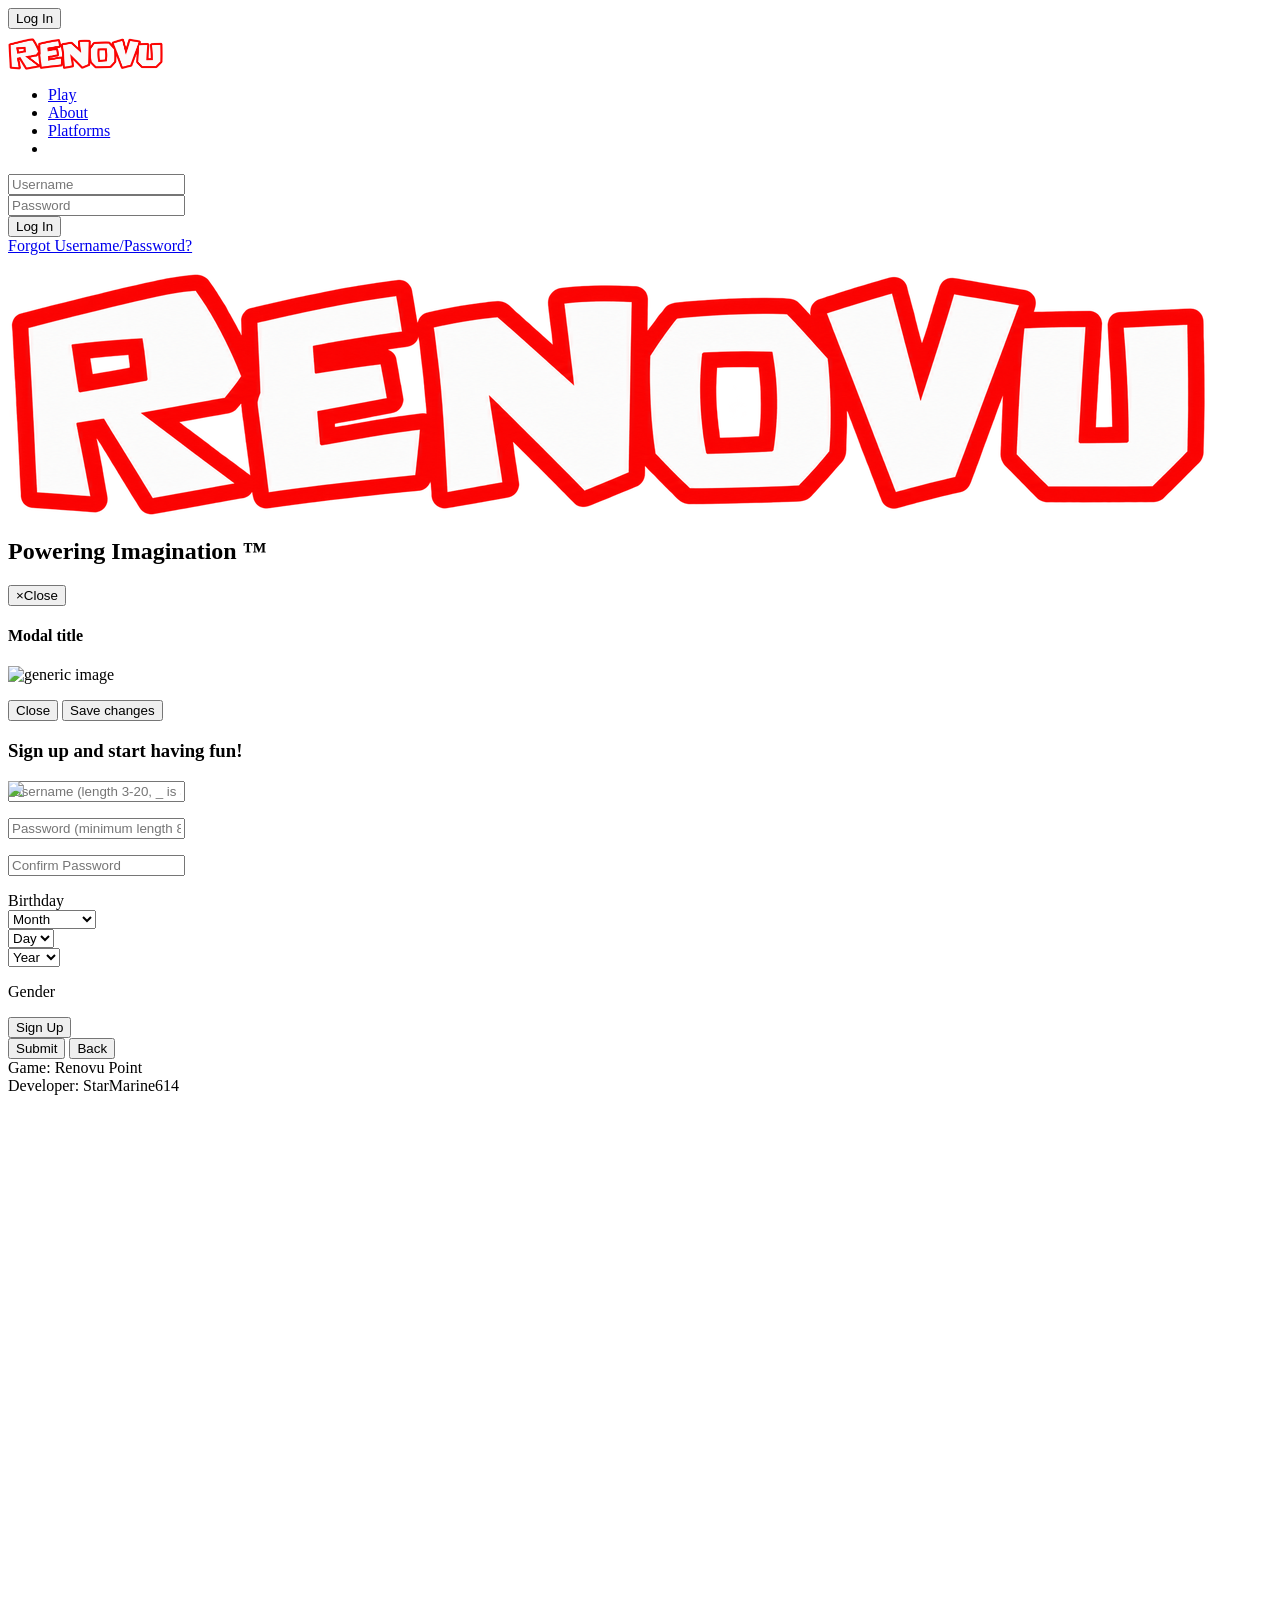
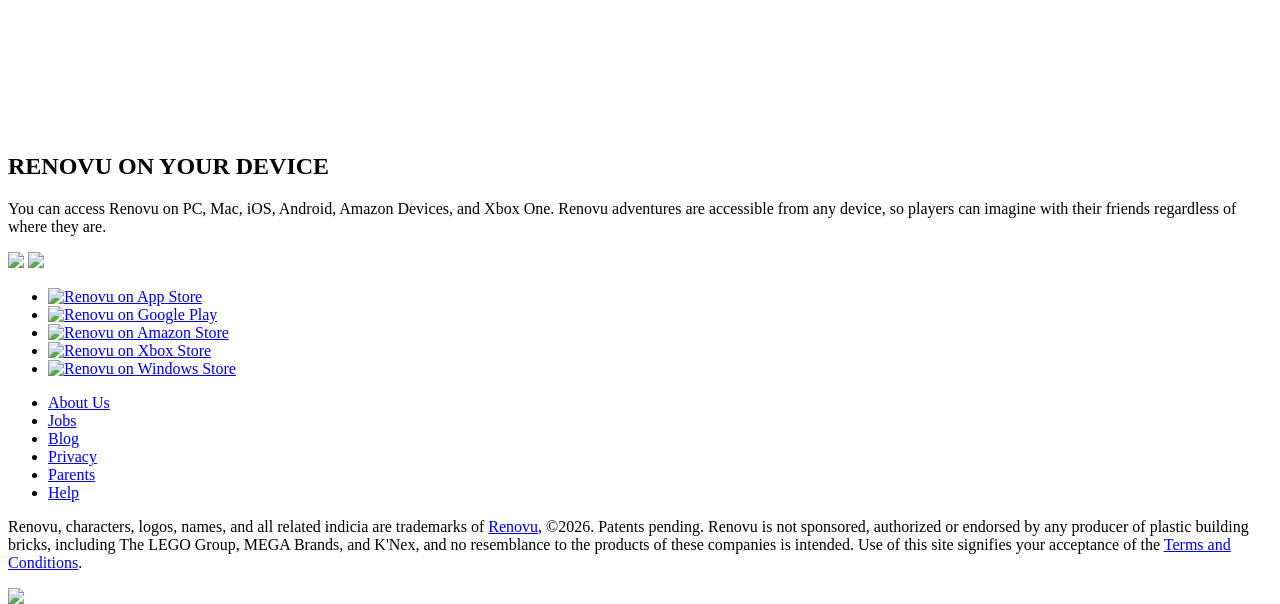
==== commit e8444f46: "Add Renovu landing page: rename Roblox to Renovu, new logo and icon" ====
--- a/index.html
+++ b/index.html
@@ -1,252 +1,1030 @@
-<!DOCTYPE html>
-<html lang="en">
-<head>
-  <meta charset="UTF-8">
-  <meta http-equiv="X-UA-Compatible" content="IE=edge">
-  <meta name="viewport" content="width=device-width, initial-scale=1">
-  <title>Renovu</title>
-  <meta name="author" content="Renovu">
-  <meta name="description" content="Renovu is a place to imagine with friends. Create adventures, play games and hang out together.">
-  <meta property="og:site_name" content="Renovu">
-  <meta property="og:title" content="Renovu">
-  <meta property="og:type" content="website">
-  <meta property="og:image" content="img/logo.png">
-  <link rel="icon" href="img/icon.png">
-  <link href="https://fonts.googleapis.com/css?family=Source+Sans+Pro:300,400,500,600,700" rel="stylesheet">
-  <link rel="stylesheet" href="style.css">
-</head>
-<body>
-
-<!-- =====================================================
-     TELA DE CADASTRO (estrutura do ZIP, "Roblox" -> "Renovu")
-     ===================================================== -->
-<div id="landing" hidden>
-
-  <div class="navbar navbar-landing navbar-fixed-top" role="navigation">
+<!--[if IE 8]><html class="ie8" ng-app="robloxApp"><![endif]-->
+<!--[if gt IE 8]><!-->
+
+<!--<![endif]-->
+
+    <!-- MachineID: WEB132 -->
+    <title>Renovu</title>
+    <meta http-equiv="X-UA-Compatible" content="IE=edge,requiresActiveX=true">
+    <meta charset="UTF-8">
+    <meta name="viewport" content="width=device-width, initial-scale=1">
+    <meta name="author" content="Renovu">
+    <meta name="description" content="Renovu is powered by a growing community of over 300,000 creators who produce an infinite variety of highly immersive experiences. These experiences range from 3D multiplayer games and competitions, to interactive adventures where friends can take on new personas imagining what it would be like to be a dinosaur, a miner in a quarry or an astronaut on a space exploration.">
+    <meta name="keywords" content="free games, online games, building games, virtual worlds, free mmo, gaming cloud, physics engine">
+    
+    <link href="favicon.ico" rel="icon" sizes="any">
+    <link href="renovu-icon.png" rel="icon" type="image/png" sizes="512x512">
+    <link href="apple-touch-icon.png" rel="apple-touch-icon">
+        <link href="//fonts.googleapis.com/css?family=Source+Sans+Pro:300,400,500,600,700" rel="stylesheet" type="text/css">
+
+    
+    
+<link rel="stylesheet" href="https://static.rbxcdn.com/css/leanbase___93015a16b8a3f8daa68875a4bcf0b0bf_m.css/fetch">
+
+
+    
+<link rel="stylesheet" href="https://static.rbxcdn.com/css/page___1f257ac6c0e776c173bba7d104266400_m.css/fetch">
+
+    
+    
+    
+    <script type="text/javascript" src="//ajax.aspnetcdn.com/ajax/jQuery/jquery-1.11.1.min.js"></script>
+<script type="text/javascript">window.jQuery || document.write("<script type='text/javascript' src='/js/jquery/jquery-1.11.1.js'><\/script>")</script>
+<script type="text/javascript" src="//ajax.aspnetcdn.com/ajax/jquery.migrate/jquery-migrate-1.2.1.min.js"></script>
+<script type="text/javascript">window.jQuery || document.write("<script type='text/javascript' src='/js/jquery/jquery-migrate-1.2.1.js'><\/script>")</script>
+
+
+    
+    <script type="text/javascript" src="https://js.rbxcdn.com/b3a60f6ed01b4a1fe08e115abe49c289.js.gzip"></script>
+
+
+    
+    
+    
+    <meta property="og:site_name" content="Renovu">
+    <meta property="og:title" content="Renovu">
+    <meta property="og:type" content="website">
+    <meta property="og:description" content="Renovu is powered by a growing community of over 300,000 creators who produce an infinite variety of highly immersive experiences. These experiences range from 3D multiplayer games and competitions, to interactive adventures where friends can take on new personas imagining what it would be like to be a dinosaur, a miner in a quarry or an astronaut on a space exploration.">
+    <meta property="og:image" content="http://images.rbxcdn.com/fb70fd2b56107a0d43f2f98658885702.jpg">
+    <meta name="twitter:card" content="summary_large_image">
+    <meta name="twitter:title" content="Renovu">
+    <meta name="twitter:description" content="Renovu is powered by a growing community of over 300,000 creators who produce an infinite variety of highly immersive experiences. These experiences range from 3D multiplayer games and competitions, to interactive adventures where friends can take on new personas imagining what it would be like to be a dinosaur, a miner in a quarry or an astronaut on a space exploration.">
+    <meta name="twitter:creator">
+    <meta name="twitter:image1" content="http://images.rbxcdn.com/fb70fd2b56107a0d43f2f98658885702.jpg">
+
+
+
+    
+    <!--[if lt IE 9]>
+        <script src="//oss.maxcdn.com/html5shiv/3.7.2/html5shiv.min.js"></script>
+        <script src="//oss.maxcdn.com/respond/1.4.2/respond.min.js"></script>
+    <![endif]-->
+    
+    <script type="text/javascript">
+
+        var _gaq = _gaq || [];
+
+            window.GoogleAnalyticsDisableRoblox2 = true;
+        _gaq.push(['b._setAccount', 'UA-486632-1']);
+        _gaq.push(['b._setCampSourceKey', 'rbx_source']);
+        _gaq.push(['b._setCampMediumKey', 'rbx_medium']);
+        _gaq.push(['b._setCampContentKey', 'rbx_campaign']);
+
+            _gaq.push(['b._setDomainName', 'roblox.com']);
+
+            _gaq.push(['b._setCustomVar', 1, 'Visitor', 'Anonymous', 2]);
+                _gaq.push(['b._setPageGroup', 1, 'RollerCoaster']);
+    _gaq.push(['b._trackPageview']);
+
+
+        _gaq.push(['c._setAccount', 'UA-26810151-2']);
+            _gaq.push(['c._setDomainName', 'roblox.com']);
+                    _gaq.push(['c._setPageGroup', 1, 'RollerCoaster']);
+
+        (function () {
+            var ga = document.createElement('script');
+            ga.type = 'text/javascript';
+            ga.async = true;
+            ga.src = ('https:' == document.location.protocol ? 'https://ssl' : 'http://www') + '.google-analytics.com/ga.js';
+            var s = document.getElementsByTagName('script')[0];
+            s.parentNode.insertBefore(ga, s);
+        })();
+    </script>
+
+    
+            <script type="text/javascript">
+            if (Roblox && Roblox.EventStream) {
+                Roblox.EventStream.Init("//ecsv2.roblox.com/www/e.png",
+                    "//ecsv2.roblox.com/www/e.png",
+                    "//ecsv2.roblox.com/pe?t=studio",
+                    "//ecsv2.roblox.com/pe?t=diagnostic");
+            }
+        </script>
+
+
+
+<script type="text/javascript">
+    if (Roblox && Roblox.PageHeartbeatEvent) {
+        Roblox.PageHeartbeatEvent.Init([2,8,20,60]);
+    }
+</script>        <script type="text/javascript">
+if (typeof(Roblox) === "undefined") { Roblox = {}; }
+Roblox.Endpoints = Roblox.Endpoints || {};
+Roblox.Endpoints.Urls = Roblox.Endpoints.Urls || {};
+Roblox.Endpoints.Urls['/api/item.ashx'] = 'http://www.roblox.com/api/item.ashx';
+Roblox.Endpoints.Urls['/asset/'] = 'http://assetgame.roblox.com/asset/';
+Roblox.Endpoints.Urls['/client-status/set'] = 'http://www.roblox.com/client-status/set';
+Roblox.Endpoints.Urls['/client-status'] = 'http://www.roblox.com/client-status';
+Roblox.Endpoints.Urls['/game/'] = 'http://assetgame.roblox.com/game/';
+Roblox.Endpoints.Urls['/game/edit.ashx'] = 'http://assetgame.roblox.com/game/edit.ashx';
+Roblox.Endpoints.Urls['/game/getauthticket'] = 'http://assetgame.roblox.com/game/getauthticket';
+Roblox.Endpoints.Urls['/game/placelauncher.ashx'] = 'http://assetgame.roblox.com/game/placelauncher.ashx';
+Roblox.Endpoints.Urls['/game/preloader'] = 'http://assetgame.roblox.com/game/preloader';
+Roblox.Endpoints.Urls['/game/report-stats'] = 'http://assetgame.roblox.com/game/report-stats';
+Roblox.Endpoints.Urls['/game/report-event'] = 'http://assetgame.roblox.com/game/report-event';
+Roblox.Endpoints.Urls['/game/updateprerollcount'] = 'http://assetgame.roblox.com/game/updateprerollcount';
+Roblox.Endpoints.Urls['/login/default.aspx'] = 'https://www.roblox.com/login/default.aspx';
+Roblox.Endpoints.Urls['/my/character.aspx'] = 'https://www.roblox.com/my/character.aspx';
+Roblox.Endpoints.Urls['/my/money.aspx'] = 'https://www.roblox.com/my/money.aspx';
+Roblox.Endpoints.Urls['/chat/chat'] = 'https://misc.roblox.com/chat/chat';
+Roblox.Endpoints.Urls['/presence/users'] = 'http://www.roblox.com/presence/users';
+Roblox.Endpoints.Urls['/presence/user'] = 'http://www.roblox.com/presence/user';
+Roblox.Endpoints.Urls['/friends/list'] = 'http://www.roblox.com/friends/list';
+Roblox.Endpoints.Urls['/navigation/getCount'] = 'http://www.roblox.com/navigation/getCount';
+Roblox.Endpoints.Urls['/catalog/browse.aspx'] = 'https://www.roblox.com/catalog/browse.aspx';
+Roblox.Endpoints.Urls['/catalog/html'] = 'https://search.roblox.com/catalog/html';
+Roblox.Endpoints.Urls['/catalog/json'] = 'https://search.roblox.com/catalog/json';
+Roblox.Endpoints.Urls['/catalog/contents'] = 'https://search.roblox.com/catalog/contents';
+Roblox.Endpoints.Urls['/catalog/lists.aspx'] = 'https://search.roblox.com/catalog/lists.aspx';
+Roblox.Endpoints.Urls['/asset-hash-thumbnail/image'] = 'https://assetgame.roblox.com/asset-hash-thumbnail/image';
+Roblox.Endpoints.Urls['/asset-hash-thumbnail/json'] = 'https://assetgame.roblox.com/asset-hash-thumbnail/json';
+Roblox.Endpoints.Urls['/asset-thumbnail-3d/json'] = 'http://assetgame.roblox.com/asset-thumbnail-3d/json';
+Roblox.Endpoints.Urls['/asset-thumbnail/image'] = 'http://assetgame.roblox.com/asset-thumbnail/image';
+Roblox.Endpoints.Urls['/asset-thumbnail/json'] = 'http://assetgame.roblox.com/asset-thumbnail/json';
+Roblox.Endpoints.Urls['/asset-thumbnail/url'] = 'http://assetgame.roblox.com/asset-thumbnail/url';
+Roblox.Endpoints.Urls['/asset/request-thumbnail-fix'] = 'http://assetgame.roblox.com/asset/request-thumbnail-fix';
+Roblox.Endpoints.Urls['/avatar-thumbnail-3d/json'] = 'http://www.roblox.com/avatar-thumbnail-3d/json';
+Roblox.Endpoints.Urls['/avatar-thumbnail/image'] = 'http://www.roblox.com/avatar-thumbnail/image';
+Roblox.Endpoints.Urls['/avatar-thumbnail/json'] = 'http://www.roblox.com/avatar-thumbnail/json';
+Roblox.Endpoints.Urls['/avatar-thumbnails'] = 'http://www.roblox.com/avatar-thumbnails';
+Roblox.Endpoints.Urls['/avatar/request-thumbnail-fix'] = 'https://www.roblox.com/avatar/request-thumbnail-fix';
+Roblox.Endpoints.Urls['/bust-thumbnail/json'] = 'https://www.roblox.com/bust-thumbnail/json';
+Roblox.Endpoints.Urls['/group-thumbnails'] = 'https://www.roblox.com/group-thumbnails';
+Roblox.Endpoints.Urls['/groups/getprimarygroupinfo.ashx'] = 'https://www.roblox.com/groups/getprimarygroupinfo.ashx';
+Roblox.Endpoints.Urls['/headshot-thumbnail/json'] = 'https://www.roblox.com/headshot-thumbnail/json';
+Roblox.Endpoints.Urls['/item-thumbnails'] = 'https://www.roblox.com/item-thumbnails';
+Roblox.Endpoints.Urls['/outfit-thumbnail/json'] = 'https://www.roblox.com/outfit-thumbnail/json';
+Roblox.Endpoints.Urls['/place-thumbnails'] = 'https://www.roblox.com/place-thumbnails';
+Roblox.Endpoints.Urls['/thumbnail/asset/'] = 'https://www.roblox.com/thumbnail/asset/';
+Roblox.Endpoints.Urls['/thumbnail/avatar-headshot'] = 'http://www.roblox.com/thumbnail/avatar-headshot';
+Roblox.Endpoints.Urls['/thumbnail/avatar-headshots'] = 'http://www.roblox.com/thumbnail/avatar-headshots';
+Roblox.Endpoints.Urls['/thumbnail/user-avatar'] = 'https://www.roblox.com/thumbnail/user-avatar';
+Roblox.Endpoints.Urls['/thumbnail/resolve-hash'] = 'https://www.roblox.com/thumbnail/resolve-hash';
+Roblox.Endpoints.Urls['/thumbnail/place'] = 'http://www.roblox.com/thumbnail/place';
+Roblox.Endpoints.Urls['/thumbnail/get-asset-media'] = 'https://www.roblox.com/thumbnail/get-asset-media';
+Roblox.Endpoints.Urls['/thumbnail/remove-asset-media'] = 'https://www.roblox.com/thumbnail/remove-asset-media';
+Roblox.Endpoints.Urls['/thumbnail/set-asset-media-sort-order'] = 'https://www.roblox.com/thumbnail/set-asset-media-sort-order';
+Roblox.Endpoints.Urls['/thumbnail/place-thumbnails'] = 'http://www.roblox.com/thumbnail/place-thumbnails';
+Roblox.Endpoints.Urls['/thumbnail/place-thumbnails-partial'] = 'http://www.roblox.com/thumbnail/place-thumbnails-partial';
+Roblox.Endpoints.Urls['/thumbnail_holder/g'] = 'https://www.roblox.com/thumbnail_holder/g';
+Roblox.Endpoints.Urls['/users/{id}/profile'] = 'https://www.roblox.com/users/{id}/profile';
+Roblox.Endpoints.Urls['/service-workers/push-notifications'] = 'https://www.roblox.com/service-workers/push-notifications';
+Roblox.Endpoints.addCrossDomainOptionsToAllRequests = true;
+</script>
+
+    <script type="text/javascript">
+if (typeof(Roblox) === "undefined") { Roblox = {}; }
+Roblox.Endpoints = Roblox.Endpoints || {};
+Roblox.Endpoints.Urls = Roblox.Endpoints.Urls || {};
+</script>
+
+
+
+    <div id="roblox-linkify" data-enabled="true" data-regex="(https?\:\/\/)?(?:www\.)?([a-z0-9\-]{2,}\.)*(((m|de|www|web|api|blog|wiki|help|corp|polls|bloxcon|developer|devforum|forum)\.roblox\.com|robloxlabs\.com)|(www\.shoproblox\.com))((\/[A-Za-z0-9-+&amp;@#\/%?=~_|!:,.;]*)|(\b|\s))" data-regex-flags="gm"></div>
+
+<div id="image-retry-data" data-image-retry-max-times="10" data-image-retry-timer="1500">
+</div>
+<div id="http-retry-data" data-http-retry-max-timeout="8000" data-http-retry-base-timeout="1000">
+</div>
+    
+    
+
+<style type="text/css">
+    .coverSprite {
+        background-repeat: no-repeat;
+        background-image: url('http://images.rbxcdn.com/20e7d1543d2c5caf201184d86530fc35.png');
+    }
+
+    #RollerContainer {
+        background-image: url('http://images.rbxcdn.com/dcbdfaf1c08058e71f65c09f7b98ff04.jpg');
+        background-repeat: no-repeat;
+        background-size: cover;
+    }
+
+    .special-dropdown select {
+        border: 0 !important;
+        -webkit-appearance: none;
+        -moz-appearance: none;
+        background: url('http://images.rbxcdn.com/379f4f1018f31cbb62ef52a22d9f2118.png') no-repeat;
+        background-position: 92% 40%;
+        width: 100px;
+        text-indent: 0.01px;
+        text-overflow: "";
+    }
+    #InnerWhatsRobloxContainer1 {
+        height: 70%;
+        background-image: url('http://images.rbxcdn.com/cca69eca62f23ca413fc920549e936ea.jpg');
+        background-repeat: no-repeat;
+        background-size: cover;
+        background-position: 30% center;
+        color: white;
+    }
+    #GameImage1 {
+        background-image: url('http://images.rbxcdn.com/42268b6264d89827401ef912f174f288.jpg');
+        margin-right: 5px;
+    }
+
+    #GameImage2 {
+        background-image: url('http://images.rbxcdn.com/04baeb33ef66ef1395cd5464309fece6.jpg');
+        margin-right: 5px;
+    }
+
+    #GameImage3 {
+        background-image: url('http://images.rbxcdn.com/e8b89d14690203420d64b5b2fda0b461.jpg');
+        margin-right: -10px;
+        width: calc(33.333333% - 10px);
+    }
+</style>
+<div class="navbar navbar-landing navbar-fixed-top" role="navigation">
     <div class="container">
-      <div class="row">
-        <div class="navbar-header">
-          <button type="button" class="navbar-toggle" id="NavToggle" aria-controls="LandingNavbar">Log In</button>
-          <div class="navbar-brand hidden-xs"><img alt="Renovu Logo" class="renovuLogo" src="img/logo.png"></div>
-          <ul id="TopLeftNavLinks" class="nav navbar-nav">
-            <li id="PlayLink"><a href="#RollerContainer" data-scroll="RollerContainer">Play</a></li>
-            <li id="AboutLink"><a href="#WhatsRenovuContainer" data-scroll="WhatsRenovuContainer">About</a></li>
-            <li id="PlatformLink"><a href="#RenovuDeviceText" data-scroll="RenovuDeviceText">Platforms</a></li>
-          </ul>
+        <div class="row">
+            <div class="navbar-header col-md-6">
+                <button type="button" class="navbar-toggle" data-toggle="collapse" data-target="#LandingNavbar">
+                    Log In
+                </button>
+                <div class="navbar-brand hidden-xs"><img alt="Renovu Logo" class="robloxLogo" src="renovu-logo.png" style="height:32px;width:auto;margin-top:9px"></div>
+                <ul id="TopLeftNavLinks" class="nav navbar-nav">
+                    <li id="PlayLink" class="pull-left"><a href="#RollerContainer" onclick="return scrollTo(1, '#RollerContainer');">Play</a></li>
+                    <li id="AboutLink" class="pull-left"><a href="#WhatsRobloxContainer" onclick="return scrollTo(2, '#WhatsRobloxContainer');">About</a></li>
+                    <li id="PlatformLink" class="pull-left"><a href="#RobloxDeviceText" onclick="return scrollTo(3, '#RobloxDeviceText');">Platforms</a></li>
+                    <li id="magic-line" style="left: 5px; width: 57px;"></li>
+                </ul>
+            </div>
+            
+
+<div class="collapse navbar-collapse col-sm-6 ng-scope" id="LandingNavbar" ng-modules="roblox.formEvents">
+    <form name="loginForm" action="https://www.roblox.com/newlogin" id="LogInForm" class="navbar-form form-inline navbar-right ng-pristine ng-valid" method="post" role="form" rbx-form-context="" context="RollerCoaster" novalidate="">
+        <div class="form-group" id="LoginUsernameParent">
+            <input id="LoginUsername" type="text" placeholder="Username" class="form-control" name="username" rbx-form-interaction="">
         </div>
-
-        <div class="navbar-collapse" id="LandingNavbar">
-          <form name="loginForm" id="LogInForm" class="navbar-form form-inline navbar-right" role="form" novalidate>
-            <div class="form-group" id="LoginUsernameParent">
-              <input id="LoginUsername" type="text" placeholder="Username" class="form-control" name="username" autocomplete="username">
-            </div>
-            <div class="form-group" id="LoginPasswordParent">
-              <input id="LoginPassword" type="password" placeholder="Password" class="form-control" name="password" autocomplete="current-password">
-            </div>
-            <div class="form-group">
-              <input type="submit" id="LoginButton" class="form-control" value="Log In" name="submitLogin">
-            </div>
-            <a id="HeaderForgotPassword" class="navbar-link" href="#">Forgot Username/Password?</a>
-            <p class="login-error" id="LoginError" role="alert"></p>
-          </form>
+        <div class="form-group" id="LoginPasswordParent">
+            <input id="LoginPassword" type="password" placeholder="Password" class="form-control" name="password" rbx-form-interaction="">
         </div>
-      </div>
+        <div class="form-group">
+            <input type="submit" id="LoginButton" class="form-control" value="Log In" rbx-form-interaction="" name="submitLogin">
+        </div>
+        <a id="HeaderForgotPassword" class="navbar-link" href="https://www.roblox.com/Login/ResetPasswordRequest.aspx">Forgot Username/Password?</a>
+        <input id="ReturnUrl" name="ReturnUrl" type="hidden" value="">
+    </form>
+</div>
+        </div>
     </div>
-  </div>
-
-  <div class="container-fluid">
-
-    <!-- Roller Coaster -->
+</div>
+
+<div class="container-fluid">
+    <!-- Roller Coaster-->
     <section class="row full-height-section" id="RollerContainer">
-      <div class="inner-full-height-section" id="InnerRollerContainer">
-        <div id="MainCenterContainer" class="row">
-
-          <div class="col-md-6">
-            <div id="MainLogo">
-              <div id="LogoAndSlogan" class="text-center">
-                <img id="MainLogoImage" title="Renovu" alt="Renovu" class="center-block img-responsive" src="img/logo.png">
-                <div class="clearfix"></div>
-                <h1>Powering Imagination</h1>
-              </div>
-            </div>
-          </div>
-
-          <div class="col-md-6">
-            <div id="SignUpFormContainer">
-              <div class="rbx-login-partial-legacy">
-                <h3 class="text-center signup-header">Sign up and start having fun!</h3>
-
-                <div class="signup-or-log-in">
-                  <div class="signup-container">
-                    <form class="signup-input-area" id="SignupForm" name="signupForm" novalidate>
-
-                      <div class="form-group" id="UsernameGroup">
-                        <input id="signup-username" name="username" class="form-control input-field" type="text" tabindex="1" maxlength="20" autocomplete="username" placeholder="Username (length 3-20, _ is allowed)">
-                        <p id="signup-usernameInputValidation" class="form-control-label input-validation text-error"></p>
-                      </div>
-
-                      <div class="form-group" id="PasswordGroup">
-                        <input id="signup-password" name="password" class="form-control input-field" type="password" tabindex="2" autocomplete="new-password" placeholder="Password (minimum length 8)">
-                        <p id="signup-passwordInputValidation" class="form-control-label input-validation text-error"></p>
-                      </div>
-
-                      <div class="form-group" id="PasswordConfirmGroup">
-                        <input id="signup-password-confirm" name="passwordConfirm" class="form-control input-field" type="password" tabindex="3" autocomplete="new-password" placeholder="Confirm Password">
-                        <p id="signup-passwordConfirmInputValidation" class="form-control-label input-validation text-error"></p>
-                      </div>
-
-                      <div class="birthday-container">
-                        <div class="form-group" id="BirthdayGroup">
-                          <div class="form-control fake-input-lg">
-                            <label class="birthday-label">Birthday</label>
-                            <div class="rbx-select-group month">
-                              <select class="input-field rbx-select" id="MonthDropdown" tabindex="4" name="birthdayMonth">
-                                <option value="" disabled selected>Month</option>
-                              </select>
-                            </div>
-                            <div class="rbx-select-group day">
-                              <select class="input-field rbx-select" id="DayDropdown" tabindex="5" name="birthdayDay">
-                                <option value="" disabled selected>Day</option>
-                              </select>
-                            </div>
-                            <div class="rbx-select-group year">
-                              <select class="input-field rbx-select" id="YearDropdown" tabindex="6" name="birthdayYear">
-                                <option value="" disabled selected>Year</option>
-                              </select>
-                            </div>
-                          </div>
-                          <p id="signup-BirthdayInputValidation" class="form-control-label input-validation text-error"></p>
+        <div class="col-md-12 inner-full-height-section" id="InnerRollerContainer">
+            <div id="MainCenterContainer" class="row">
+                <div class="col-xs-12 col-md-6">
+                    <div id="MainLogo" class="text-right">
+                        <div id="LogoAndSlogan" class="text-center">
+                            <img id="MainLogoImage" title="Renovu" alt="Renovu" class="center-block img-responsive" src="renovu-logo.png">
+                            <div class="clearfix"></div>
+                            <h1>Powering Imagination<span> ™ </span></h1>
                         </div>
-                      </div>
-
-                      <div class="gender-container">
-                        <div class="form-group" id="GenderGroup">
-                          <div class="form-control fake-input-lg">
-                            <label>Gender</label>
-                            <div id="FemaleButton" class="gender-circle" tabindex="7" role="button" aria-pressed="false" aria-label="Female" title="Female">
-                              <div class="cover-sprite gender female">&#9792;</div>
-                            </div>
-                            <div id="MaleButton" class="gender-circle" tabindex="8" role="button" aria-pressed="false" aria-label="Male" title="Male">
-                              <div class="cover-sprite gender male">&#9794;</div>
-                            </div>
-                          </div>
-                          <p id="signup-GenderInputValidation" class="form-control-label input-validation text-error"></p>
+                    </div>
+                </div>
+
+                
+
+<!-- Modal -->
+<div id="BootstrapConfirmationModal" data-modal-handle="bootstrap-confirmation" class="modal fade" tabindex="-1" role="dialog" aria-labelledby="myModalLabel" aria-hidden="true">
+    <div class="modal-dialog">
+        <div class="modal-content">
+            <div class="modal-header">
+                <button type="button" id="roblox-close-btn" class="close" data-dismiss="modal"><span aria-hidden="true">×</span><span class="sr-only">Close</span></button>
+                <h4 class="modal-title">Modal title</h4>
+            </div>
+            <div class="modal-body">
+                <div class="ImageContainer roblox-item-image" data-image-size="small" data-no-overlays="" data-no-click="">
+                    <img class="GenericModalImage" alt="generic image">
+                </div>
+                <p class="modal-body-text"></p>
+                <p id="roblox-captcha-error" class="text-center text-danger"></p>
+            </div>
+            <div class="modal-footer">
+                <button type="button" id="roblox-decline-btn" class="btn btn-default" data-dismiss="modal">Close</button>
+                <button type="button" id="roblox-confirm-btn" class="btn btn-primary">Save changes</button>
+            </div>
+        </div><!-- /.modal-content -->
+    </div><!-- /.modal-dialog -->
+</div>
+
+<script type="text/javascript">
+    Roblox = Roblox || {};
+    Roblox.Resources = Roblox.Resources || {};
+
+    //<sl:translate>
+    Roblox.Resources.GenericConfirmation = {
+        yes: "Yes",
+        No: "No",
+        Confirm: "Confirm",
+        Cancel: "Cancel"
+    };
+    //</sl:translate>
+</script>
+
+                <div class="clearfix visible-sm"></div>
+                <div class="col-xs-12 col-md-6">
+                    <div id="SignUpFormContainer" data-return-url="">
+                         
+    <div class="" data-parent-url="" data-is-from-studio="false" data-is-facebook-button-shown="false">
+        <div class="rbx-login-partial-legacy">
+                <h3 class="text-center signup-header">
+                    Sign up and start having fun!
+                </h3>
+                <h3 class="text-center login-header" style="display: none;">
+                    Log in and start having fun!
+                </h3>
+
+
+<style type="text/css">
+    .male {
+        background-image: url('http://images.rbxcdn.com/856241927a2ac609e3033feada3ef9f9.png');
+        background-repeat: no-repeat;
+    }
+    .female {
+        background-image: url('http://images.rbxcdn.com/a0afd0556163477e1023c5aa55d1b9f6.png');
+        background-repeat: no-repeat;
+    }
+</style>
+
+<div class="signup-or-log-in new-username-pwd-rule ng-scope" ng-modules="SignupOrLogin" ng-controller="SignupOrLoginController" data-metadata-params="{&quot;isEligibleForHideAdsAbTest&quot;:&quot;False&quot;}" data-v2-username-password-rules-enabled="1" data-is-login-default-section="false">
+
+    
+
+    <div class="signup-container ng-scope" ng-controller="SignupController" ng-show="isSectionShown">
+        <div class="signup-input-area ng-pristine ng-invalid ng-invalid-validusername ng-invalid-password ng-invalid-birthday ng-invalid-match" ng-form="" name="signupForm" rbx-form-context="" context="RollerCoaster">
+             
+
+<img src="/timg/rbx" style="position: absolute">
+            <div class="form-group" ng-class="{'has-error' : (badSubmit || signupForm.username.$dirty) &amp;&amp; signupForm.username.$invalid, 'has-success': (signupForm.username.$dirty &amp;&amp; signupForm.username.$valid) }">
+                <input id="signup-username" ng-trim="false" ng-change="onChange()" name="username" class="form-control input-field ng-pristine ng-invalid ng-invalid-validusername" type="text" tabindex="1" rbx-valid-username="" rbx-form-interaction="" rbx-form-validation="" placeholder="Username (length 3-20, _ is allowed)" ng-model="signup.username">
+                <p id="signup-usernameInputValidation" class="form-control-label input-validation text-error ng-binding" ng-bind="(badSubmit || signupForm.username.$dirty) ? signupForm.username.$validationMessage : ''"></p>
+            </div>
+            <div class="form-group" ng-class="{'has-error' : (badSubmit || signupForm.password.$dirty) &amp;&amp; signupForm.password.$invalid, 'has-success': (signupForm.password.$dirty &amp;&amp; signupForm.password.$valid) }">
+                <input id="signup-password" ng-trim="false" name="password" class="form-control input-field ng-pristine ng-invalid ng-invalid-password" type="password" tabindex="2" rbx-valid-password="" rbx-form-interaction="" rbx-form-validation="" rbx-form-validation-redact-input="" placeholder="Password (minimum length 8)" ng-model="signup.password">
+                <p id="signup-passwordInputValidation" class="form-control-label input-validation text-error ng-binding" ng-bind="(badSubmit || signupForm.password.$dirty) ? signupForm.password.$validationMessage : ''"></p>
+            </div>
+            <div class="form-group" ng-class="{'has-error' : (badSubmit || signupForm.passwordConfirm.$dirty) &amp;&amp; signupForm.passwordConfirm.$invalid, 'has-success': (signupForm.passwordConfirm.$dirty &amp;&amp; signupForm.passwordConfirm.$valid) }">
+                <input id="signup-password-confirm" ng-trim="false" name="passwordConfirm" class="form-control input-field ng-isolate-scope ng-pristine ng-invalid ng-invalid-match" match="signup.password" rbx-valid-password-confirm="" rbx-form-interaction="" rbx-form-validation="" rbx-form-validation-redact-input="" type="password" tabindex="3" placeholder="Confirm Password" ng-model="signup.passwordConfirm">
+                <p id="signup-passwordConfirmInputValidation" class="form-control-label input-validation text-error ng-binding" ng-bind="(badSubmit || signupForm.passwordConfirm.$dirty) ? signupForm.passwordConfirm.$validationMessage : ''"></p>
+            </div>
+            <div class="birthday-container">
+                <div class="form-group" ng-class="{'has-error' : showBirthdayValidation(), 'has-success' : signupForm.birthdayMonth.$dirty &amp;&amp; signupForm.birthdayDay.$dirty &amp;&amp; signupForm.birthdayYear.$dirty &amp;&amp; !showBirthdayValidation() }">
+                    <div class="form-control fake-input-lg">
+                        <label class="birthday-label">Birthday</label>
+                        <div class="rbx-select-group month">
+                                <select class="input-field rbx-select ng-pristine ng-invalid ng-invalid-birthday" id="MonthDropdown" tabindex="4" rbx-valid-birthday="" rbx-form-interaction="" rbx-form-validation="" name="birthdayMonth" ng-model="signup.birthdayMonth">
+                                    <option value="" disabled="" selected="">Month</option>
+                                    <option value="Jan">January</option>
+                                    <option value="Feb">February</option>
+                                    <option value="Mar">March</option>
+                                    <option value="Apr">April</option>
+                                    <option value="May">May</option>
+                                    <option value="Jun">June</option>
+                                    <option value="Jul">July</option>
+                                    <option value="Aug">August</option>
+                                    <option value="Sep">September</option>
+                                    <option value="Oct">October</option>
+                                    <option value="Nov">November</option>
+                                    <option value="Dec">December</option>
+                                </select>
                         </div>
-                      </div>
-
-                      <button id="signup-button" type="submit" tabindex="9" class="btn-primary-md signup-submit-button" name="signupSubmit">Sign Up</button>
-                      <noscript><div class="text-danger"><strong>JavaScript is required to submit this form.</strong></div></noscript>
-                      <div id="GeneralErrorText" class="input-validation-large alert-warning font-bold" hidden></div>
-                    </form>
-                  </div>
+                        <div class="rbx-select-group day">
+                            <select class="input-field rbx-select ng-pristine ng-invalid ng-invalid-birthday" id="DayDropdown" tabindex="5" rbx-valid-birthday="" rbx-form-interaction="" rbx-form-validation="" name="birthdayDay" ng-model="signup.birthdayDay">
+                                <option value="" disabled="" selected="">Day</option>
+                                    <option value="1">
+                                        
+
+
+                                        01
+                                    </option>
+                                    <option value="2">
+                                        
+
+
+                                        02
+                                    </option>
+                                    <option value="3">
+                                        
+
+
+                                        03
+                                    </option>
+                                    <option value="4">
+                                        
+
+
+                                        04
+                                    </option>
+                                    <option value="5">
+                                        
+
+
+                                        05
+                                    </option>
+                                    <option value="6">
+                                        
+
+
+                                        06
+                                    </option>
+                                    <option value="7">
+                                        
+
+
+                                        07
+                                    </option>
+                                    <option value="8">
+                                        
+
+
+                                        08
+                                    </option>
+                                    <option value="9">
+                                        
+
+
+                                        09
+                                    </option>
+                                    <option value="10">
+                                        
+
+
+                                        10
+                                    </option>
+                                    <option value="11">
+                                        
+
+
+                                        11
+                                    </option>
+                                    <option value="12">
+                                        
+
+
+                                        12
+                                    </option>
+                                    <option value="13">
+                                        
+
+
+                                        13
+                                    </option>
+                                    <option value="14">
+                                        
+
+
+                                        14
+                                    </option>
+                                    <option value="15">
+                                        
+
+
+                                        15
+                                    </option>
+                                    <option value="16">
+                                        
+
+
+                                        16
+                                    </option>
+                                    <option value="17">
+                                        
+
+
+                                        17
+                                    </option>
+                                    <option value="18">
+                                        
+
+
+                                        18
+                                    </option>
+                                    <option value="19">
+                                        
+
+
+                                        19
+                                    </option>
+                                    <option value="20">
+                                        
+
+
+                                        20
+                                    </option>
+                                    <option value="21">
+                                        
+
+
+                                        21
+                                    </option>
+                                    <option value="22">
+                                        
+
+
+                                        22
+                                    </option>
+                                    <option value="23">
+                                        
+
+
+                                        23
+                                    </option>
+                                    <option value="24">
+                                        
+
+
+                                        24
+                                    </option>
+                                    <option value="25">
+                                        
+
+
+                                        25
+                                    </option>
+                                    <option value="26">
+                                        
+
+
+                                        26
+                                    </option>
+                                    <option value="27">
+                                        
+
+
+                                        27
+                                    </option>
+                                    <option value="28">
+                                        
+
+
+                                        28
+                                    </option>
+                                    <option value="29">
+                                        
+
+
+                                        29
+                                    </option>
+                                    <option value="30" ng-show="isValidBirthday(30)" class="ng-hide">
+                                        
+
+
+                                        30
+                                    </option>
+                                    <option value="31" ng-show="isValidBirthday(31)" class="ng-hide">
+                                        
+
+
+                                        31
+                                    </option>
+                            </select>
+                        </div>
+                        <div class="rbx-select-group year">
+                            <select class="input-field rbx-select ng-pristine ng-invalid ng-invalid-birthday" id="YearDropdown" rbx-valid-birthday="" rbx-form-interaction="" rbx-form-validation="" tabindex="6" name="birthdayYear" ng-model="signup.birthdayYear">
+                                <option value="" disabled="" selected="">Year</option>
+                                    <option value="2016">2016</option>
+                                    <option value="2015">2015</option>
+                                    <option value="2014">2014</option>
+                                    <option value="2013">2013</option>
+                                    <option value="2012">2012</option>
+                                    <option value="2011">2011</option>
+                                    <option value="2010">2010</option>
+                                    <option value="2009">2009</option>
+                                    <option value="2008">2008</option>
+                                    <option value="2007">2007</option>
+                                    <option value="2006">2006</option>
+                                    <option value="2005">2005</option>
+                                    <option value="2004">2004</option>
+                                    <option value="2003">2003</option>
+                                    <option value="2002">2002</option>
+                                    <option value="2001">2001</option>
+                                    <option value="2000">2000</option>
+                                    <option value="1999">1999</option>
+                                    <option value="1998">1998</option>
+                                    <option value="1997">1997</option>
+                                    <option value="1996">1996</option>
+                                    <option value="1995">1995</option>
+                                    <option value="1994">1994</option>
+                                    <option value="1993">1993</option>
+                                    <option value="1992">1992</option>
+                                    <option value="1991">1991</option>
+                                    <option value="1990">1990</option>
+                                    <option value="1989">1989</option>
+                                    <option value="1988">1988</option>
+                                    <option value="1987">1987</option>
+                                    <option value="1986">1986</option>
+                                    <option value="1985">1985</option>
+                                    <option value="1984">1984</option>
+                                    <option value="1983">1983</option>
+                                    <option value="1982">1982</option>
+                                    <option value="1981">1981</option>
+                                    <option value="1980">1980</option>
+                                    <option value="1979">1979</option>
+                                    <option value="1978">1978</option>
+                                    <option value="1977">1977</option>
+                                    <option value="1976">1976</option>
+                                    <option value="1975">1975</option>
+                                    <option value="1974">1974</option>
+                                    <option value="1973">1973</option>
+                                    <option value="1972">1972</option>
+                                    <option value="1971">1971</option>
+                                    <option value="1970">1970</option>
+                                    <option value="1969">1969</option>
+                                    <option value="1968">1968</option>
+                                    <option value="1967">1967</option>
+                                    <option value="1966">1966</option>
+                                    <option value="1965">1965</option>
+                                    <option value="1964">1964</option>
+                                    <option value="1963">1963</option>
+                                    <option value="1962">1962</option>
+                                    <option value="1961">1961</option>
+                                    <option value="1960">1960</option>
+                                    <option value="1959">1959</option>
+                                    <option value="1958">1958</option>
+                                    <option value="1957">1957</option>
+                                    <option value="1956">1956</option>
+                                    <option value="1955">1955</option>
+                                    <option value="1954">1954</option>
+                                    <option value="1953">1953</option>
+                                    <option value="1952">1952</option>
+                                    <option value="1951">1951</option>
+                                    <option value="1950">1950</option>
+                                    <option value="1949">1949</option>
+                                    <option value="1948">1948</option>
+                                    <option value="1947">1947</option>
+                                    <option value="1946">1946</option>
+                                    <option value="1945">1945</option>
+                                    <option value="1944">1944</option>
+                                    <option value="1943">1943</option>
+                                    <option value="1942">1942</option>
+                                    <option value="1941">1941</option>
+                                    <option value="1940">1940</option>
+                                    <option value="1939">1939</option>
+                                    <option value="1938">1938</option>
+                                    <option value="1937">1937</option>
+                                    <option value="1936">1936</option>
+                                    <option value="1935">1935</option>
+                                    <option value="1934">1934</option>
+                                    <option value="1933">1933</option>
+                                    <option value="1932">1932</option>
+                                    <option value="1931">1931</option>
+                                    <option value="1930">1930</option>
+                                    <option value="1929">1929</option>
+                                    <option value="1928">1928</option>
+                                    <option value="1927">1927</option>
+                                    <option value="1926">1926</option>
+                                    <option value="1925">1925</option>
+                                    <option value="1924">1924</option>
+                                    <option value="1923">1923</option>
+                                    <option value="1922">1922</option>
+                                    <option value="1921">1921</option>
+                                    <option value="1920">1920</option>
+                                    <option value="1919">1919</option>
+                                    <option value="1918">1918</option>
+                                    <option value="1917">1917</option>
+                            </select>
+                        </div>
+                    </div>
+                    <p id="signup-BirthdayInputValidation" class="form-control-label input-validation text-error ng-binding" ng-bind="showBirthdayValidation() ? 'Invalid birthday' : ''"></p>
                 </div>
 
-              </div>
-            </div>
-          </div>
-
+            </div>
+            <div class="gender-container">
+                <div class="form-group" ng-class="{'has-error' : (badSubmit &amp;&amp; !(signup.gender == 2 || signup.gender == 3)), 'has-success': signup.gender == 2 || signup.gender == 3 }">
+                    <div class="form-control fake-input-lg">
+                        <label>Gender</label>
+                            <div id="FemaleButton" class="gender-circle" tabindex="7" rbx-form-interaction="" name="genderFemale" ng-class="{ 'selected-gender': signup.gender == 3 }" ng-click="setGender($event, 3)" ng-keypress="setGender($event, 3)">
+                                <div class="cover-sprite gender female"></div>
+                    </div>
+                            <div id="MaleButton" class="gender-circle" tabindex="8" rbx-form-interaction="" name="genderMale" ng-class="{ 'selected-gender': signup.gender == 2 }" ng-click="setGender($event, 2)" ng-keypress="setGender($event, 2)">
+                                <div class="cover-sprite gender male"></div>
+                    </div>
+                    </div>
+                    <p id="signup-GenderInputValidation" class="form-control-label input-validation text-error ng-binding" ng-bind="(badSubmit &amp;&amp; !(signup.gender == 2 || signup.gender == 3)) ? 'Gender is required' : ''"></p>
+                </div>
+            </div>
+            <button id="signup-button" type="button" tabindex="9" class="btn-primary-md signup-submit-button" rbx-form-interaction="" name="signupSubmit" ng-disabled="isSubmitting" data-signup-api-url="https://api.roblox.com/signup/v1" ng-click="submitSignup($event)" ng-keypress="submitSignup($event)">Sign Up</button>
+            <noscript>
+                <div class="text-danger">
+                    <strong>JavaScript is required to submit this form.</strong>
+                </div>
+            </noscript>
+            <div id="GeneralErrorText" class="input-validation-large alert-warning font-bold ng-binding ng-hide" ng-show="signupForm.$generalError" ng-bind="signupForm.$generalErrorText" ng-click="signupForm.$generalError=false"></div>
         </div>
-      </div>
+    </div>
+
+    <div class="captcha-container ng-scope ng-pristine ng-valid ng-hide" ng-controller="CaptchaController" ng-form="" name="captchaForm" rbx-form-context="" context="RollerCoaster" ng-show="isSectionShown">
+        <div class="captcha-response-message text-error ng-binding" ng-bind="$validationMessage"></div>
+        <script type="text/javascript">
+		var RecaptchaOptions = {
+			theme : 'white',
+			tabindex : 0
+		};
+
+</script><script type="text/javascript" src="https://www.google.com/recaptcha/api/challenge?k=6Le88gcTAAAAALG04IFgQDENWlQmc_hy_3tdF1yY">
+
+</script><noscript>
+		<iframe src="https://www.google.com/recaptcha/api/noscript?k=6Le88gcTAAAAALG04IFgQDENWlQmc_hy_3tdF1yY" width="500" height="300" frameborder="0">
+
+		</iframe><br /><textarea name="recaptcha_challenge_field" rows="3" cols="40"></textarea><input name="recaptcha_response_field" value="manual_challenge" type="hidden" />
+</noscript>
+        <button id="CaptchaSubmitButton" class="btn-primary-md captcha-submit-button" data-signup-captcha-api-url="https://api.roblox.com/captcha/validate/signup" data-log-in-captcha-api-url="https://api.roblox.com/captcha/validate/login" ng-click="submitCaptcha($event)" ng-disabled="isSubmitting" rbx-form-interaction="" name="captchaSubmit">
+            Submit
+        </button>
+        <button id="captcha-back-button" type="button" tabindex="3" rbx-show-section="" section-type="1" class="btn-secondary-md captcha-back-button ng-isolate-scope">Back</button>
+    </div>
+</div>
+
+
+
+        </div>
+    </div>
+         
+
+                    </div>
+                </div>
+            </div>
+
+        </div>
+        <div class="attribution hidden-xs">
+            <span class="notranslate">Game: Renovu Point</span><br>
+            Developer: <span class="notranslate">StarMarine614</span>
+        </div>
     </section>
 
-    <!-- What is Renovu -->
-    <section class="row full-height-section" id="WhatsRenovuContainer">
-      <div class="inner-full-height-section">
-        <div class="row" id="InnerWhatsRenovuContainer1">
-          <div id="WhatIsRenovuTextBg">
-            <h1 class="text-center">WHAT IS RENOVU?</h1>
-            <p class="lead text-justify">
-              Renovu is the best place to imagine with friends. Every day, virtual explorers come to Renovu to create adventures, play games, role play, and learn with their friends in a family-friendly, immersive, 3D environment.
-            </p>
-          </div>
+    <!-- What is Roblox -->
+    <section class="row full-height-section" id="WhatsRobloxContainer">
+
+        <div class="col-md-12 inner-full-height-section">
+
+            <div class="row" id="InnerWhatsRobloxContainer1">
+                <div id="WhatIsRobloxTextBg" class="col-sm-5 col-sm-offset-6 col-xs-8 col-xs-offset-2">
+                    <h1 class="text-center">WHAT IS RENOVU?</h1>
+                    <p class="lead text-justify">
+                        Renovu is the best place to Imagine with Friends™. With the largest user-generated online gaming platform, and over 15 million games created by users, Renovu is the #1 gaming site for kids and teens (comScore). Every day, virtual explorers come to ROBLOX to create adventures, play games, role play, and learn with their friends in a family-friendly, immersive, 3D environment.
+                    </p>
+                </div>
+            </div>
+
+            <div class="row" id="InnerWhatsRobloxContainer2">
+                <div id="GameImage1" class="col-sm-4 col-xs-12 game-image"></div>
+                <div id="GameImage2" class="hidden-xs col-sm-4 game-image"></div>
+                <div id="GameImage3" class="col-sm-4 hidden-xs game-image"></div>
+            </div>
+
         </div>
-
-        <div class="row" id="InnerWhatsRenovuContainer2">
-          <div id="GameImage1" class="game-image"><span>Game coming soon</span></div>
-          <div id="GameImage2" class="game-image hidden-xs"><span>Game coming soon</span></div>
-          <div id="GameImage3" class="game-image hidden-xs"><span>Game coming soon</span></div>
+    </section>
+    <div class="clearfix"></div>
+
+    <!-- Roblox on your device -->
+    <section id="DeviceSection">
+        <div class="row" id="RobloxDeviceText">
+            <div class="col-md-6 col-md-offset-3 text-center">
+                <h2>RENOVU ON YOUR DEVICE</h2>
+                <p class="lead center-block">
+                    You can access Renovu on PC, Mac, iOS, Android, Amazon Devices, and Xbox One. Renovu adventures are accessible from any device, so players can imagine with their friends regardless of where they are.
+                </p>
+            </div>
         </div>
-      </div>
+
+        <div class="row" id="DeviceImageContainer">
+            <div class="col-md-12">
+                <div class="row text-center">
+                    <img id="ComputerImgSmall" class="center-block img-responsive hidden-lg ComputerImg" src="http://images.rbxcdn.com/0ad1ae4bf929fb82cad6f30fdf03b6db.png">
+                    <img class="center-block img-responsive visible-lg-block ComputerImg" src="http://images.rbxcdn.com/9edeef823842e76479587a57c05cb5bc.png">
+
+                </div>
+            </div>
+        </div>
+        <ul id="AppStoreContainer" class="row text-center app-store-container row-five">
+            <li>
+                <a href="https://itunes.apple.com/us/app/roblox-mobile/id431946152" target="_blank" class="app-store-link-apple">
+                    <img class="app-store-logo" src="http://images.rbxcdn.com/9819a104fc46fb90d183387ba81065a0.png" title="Renovu on App Store">
+                </a>
+            </li>
+            <li>
+                <a href="https://play.google.com/store/apps/details?id=com.roblox.client&amp;hl=en" target="_blank" class="app-store-link-android">
+                    <img class="app-store-logo" src="http://images.rbxcdn.com/75ba3866ee59c113220b369c2432c7f9.png" title="Renovu on Google Play">
+                </a>
+            </li>
+            <li>
+                <a href="http://amzn.com/B00NUF4YOA" target="_blank" class="app-store-link-amazon">
+                    <img class="app-store-logo" src="http://images.rbxcdn.com/29d56f5d7a8c1d6d4a267b28134e221d.png" title="Renovu on Amazon Store">
+                </a>
+            </li>
+            <li>
+                <a href="http://store.xbox.com/en-US/Xbox-One/Games/ROBLOX/c79323fd-00f8-462a-a97a-39a0eb61791e" target="_blank" class="app-store-link-xbox">
+                    <img class="app-store-logo" src="http://images.rbxcdn.com/cfbff08ccdfe3e51898dfecf5635dc2a.png" title="Renovu on Xbox Store">
+                </a>
+            </li>
+                <li>
+                    <a href="https://www.microsoft.com/en-us/store/games/roblox/9nblgggzm6wm" target="_blank" class="app-store-link-windows10">
+                        <img class="app-store-logo" src="http://images.rbxcdn.com/6e6e44a25ac2fc28a678880c2fec24a9.png" title="Renovu on Windows Store">
+                    </a>
+                        
+                </li>
+</ul>
     </section>
 
-    <!-- Renovu on your device -->
-    <section id="DeviceSection">
-      <div class="row" id="RenovuDeviceText">
-        <div class="text-center">
-          <h2>RENOVU ON YOUR DEVICE</h2>
-          <p class="lead center-block">
-            Renovu adventures will be accessible from any device, so players can imagine with their friends regardless of where they are.
-          </p>
-        </div>
-      </div>
-
-      <ul id="AppStoreContainer" class="row text-center app-store-container">
-        <li><span class="app-store-logo">iOS</span></li>
-        <li><span class="app-store-logo">Android</span></li>
-        <li><span class="app-store-logo">Amazon</span></li>
-        <li><span class="app-store-logo">Xbox</span></li>
-        <li><span class="app-store-logo">Windows</span></li>
-      </ul>
-    </section>
-
-    <footer class="container-footer">
-      <div class="footer">
+
+<footer class="container-footer">
+    <div class="footer">
         <ul class="row footer-links">
-          <li class="footer-link"><a href="#" class="text-footer-nav">About Us</a></li>
-          <li class="footer-link"><a href="#" class="text-footer-nav">Jobs</a></li>
-          <li class="footer-link"><a href="#" class="text-footer-nav">Blog</a></li>
-          <li class="footer-link"><a href="#" class="text-footer-nav">Privacy</a></li>
-          <li class="footer-link"><a href="#" class="text-footer-nav">Parents</a></li>
-          <li class="footer-link"><a href="#" class="text-footer-nav">Help</a></li>
+                <li class="col-4 col-xs-2 footer-link">
+                    <a href="http://corp.roblox.com" class="text-footer-nav roblox-interstitial" target="_blank">
+                        About Us
+                    </a>
+                </li>
+                <li class="col-4 col-xs-2 footer-link">
+                    <a href="http://corp.roblox.com/jobs" class="text-footer-nav roblox-interstitial" target="_blank">
+                        Jobs
+                    </a>
+                </li>
+            <li class="col-4 col-xs-2 footer-link">
+                <a href="http://blog.roblox.com" class="text-footer-nav" target="_blank">
+                    Blog
+                </a>
+            </li>
+            <li class="col-4 col-xs-2 footer-link">
+                <a href="https://www.roblox.com/Info/Privacy.aspx" class="text-footer-nav" target="_blank">
+                    Privacy
+                </a>
+            </li>
+            <li class="col-4 col-xs-2 footer-link">
+                <a href="http://corp.roblox.com/parents" class="text-footer-nav roblox-interstitial" target="_blank">
+                    Parents
+                </a>
+            </li>
+            <li class="col-4 col-xs-2 footer-link">
+                <a href="http://en.help.roblox.com/" class="text-footer-nav roblox-interstitial" target="_blank">
+                    Help
+                </a>
+            </li>
         </ul>
         <p class="text-footer footer-note">
-          Renovu, logos, names, and all related indicia are trademarks of Renovu, &copy;2026.
-          Renovu is a fan project and is not affiliated with or endorsed by Roblox Corporation.
-          Use of this site signifies your acceptance of the <a href="#" class="text-link">Terms and Conditions</a>.
+            Renovu, characters, logos, names, and all related indicia are trademarks of <a target="_blank" href="#" class="text-link roblox-interstitial">Renovu</a>, ©2026.
+            Patents pending. Renovu is not sponsored, authorized or endorsed by any producer of plastic building bricks, including The LEGO Group, MEGA Brands, and K'Nex, and no resemblance to the products of these companies is intended.
+            Use of this site signifies your acceptance of the <a href="https://www.roblox.com/info/terms-of-service" target="_blank" class="text-link">Terms and Conditions</a>.
         </p>
-      </div>
-    </footer>
-  </div>
+    </div>
+</footer>
+
+
 </div>
-
-<!-- =====================================================
-     SITE (depois do login) - como nas imagens
-     ===================================================== -->
-<div id="site" hidden>
-  <header class="top">
-    <div class="top-row">
-      <button class="icon-btn" id="menuBtn" aria-label="Menu">&#9776;</button>
-      <a href="#home" class="top-logo"><img src="img/icon.png" alt="Renovu" class="mini"></a>
-      <form id="searchForm"><input placeholder="Search" aria-label="Search"><button aria-label="Search">&#9906;</button></form>
-      <span class="who"><span class="uname"></span>: <small class="age">13+</small></span>
-      <a class="icon-btn" href="#messages" aria-label="Messages" title="Messages">&#9993;</a>
-      <span class="icon-btn" title="Currency">&#9672;</span>
-      <button class="icon-btn" id="logout" title="Log out" aria-label="Log out">&#9211;</button>
-    </div>
-    <nav class="tabs"><a href="#games">Games</a><a href="#catalog">Catalog</a><a href="#develop">Create</a><a href="#download">Download</a></nav>
-  </header>
-
-  <a class="banner" href="#" id="banner">Join our Discord for site updates, instant alerts on limited drops, and promo codes! (click me!)</a>
-
-  <aside id="side">
-    <b class="uname"></b>
-    <a href="#home">&#8962; Home</a>
-    <a href="#profile">&#9786; Profile</a>
-    <a href="#messages">&#9993; Messages</a>
-    <a href="#friends">&#9863; Friends</a>
-    <a href="#avatar">&#9998; Avatar</a>
-    <a href="#inventory">&#9635; Inventory</a>
-    <a href="#trade">&#8644; Trade</a>
-    <a href="#groups">&#9865; Groups</a>
-    <a href="#forums">&#10077; Forums</a>
-    <a href="#donate">&#9829; Donate</a>
-    <a href="#upgrade" class="btn">Upgrade Now</a>
-  </aside>
-
-  <main id="page"></main>
-  <div class="chat">Chat</div>
-</div>
-
-<script src="app.js"></script>
-</body>
-</html>
+ 
+
+<img src="/timg/rbx" style="position: absolute">
+
+
+<script type="application/ld+json">
+    {
+    "@context" : "http://schema.org",
+    "@type" : "Organization",
+    "name" : "Renovu",
+    "logo": "renovu-logo.png"
+    }
+</script>
+
+
+    
+    <script type="text/javascript" src="https://js.rbxcdn.com/acb41411e84505341e7b214a6efd9fc2.js.gzip"></script>
+
+
+    
+<script type="text/javascript" src="https://js.rbxcdn.com/df595d127e648dd5b4c021edc6d81268.js.gzip"></script>
+                
+
+    
+    <script type="text/javascript">Roblox.config.externalResources = [];Roblox.config.paths['Pages.Catalog'] = 'http://js.rbxcdn.com/165e89fea66b7c146c7a723c33ca7108.js.gzip';Roblox.config.paths['Pages.CatalogShared'] = 'http://js.rbxcdn.com/d2cbd9434c88cc4e58005b901717d9be.js.gzip';Roblox.config.paths['Widgets.AvatarImage'] = 'http://js.rbxcdn.com/823c7d686e6b3d8321275740fe498f9d.js.gzip';Roblox.config.paths['Widgets.DropdownMenu'] = 'http://js.rbxcdn.com/5cf0eb71249768c86649bbf0c98591b0.js.gzip';Roblox.config.paths['Widgets.GroupImage'] = 'http://js.rbxcdn.com/556af22c86bce192fb12defcd4d2121c.js.gzip';Roblox.config.paths['Widgets.HierarchicalDropdown'] = 'http://js.rbxcdn.com/7689b2fd3f7467640cda2d19e5968409.js.gzip';Roblox.config.paths['Widgets.ItemImage'] = 'http://js.rbxcdn.com/8e3d1677fd9198849f05583bc0740555.js.gzip';Roblox.config.paths['Widgets.PlaceImage'] = 'http://js.rbxcdn.com/45d46dd8e2bd7f10c17b42f76795150d.js.gzip';Roblox.config.paths['Widgets.SurveyModal'] = 'http://js.rbxcdn.com/56ad7af86ee4f8bc82af94269ed50148.js.gzip';</script>
+
+    
+    <script>
+        Roblox.XsrfToken.setToken('l8onRrMShtJs');
+    </script>
+
+        <script>
+            $(function () {
+                Roblox.DeveloperConsoleWarning.showWarning();
+            });
+        </script>
+    <script type="text/javascript">
+    $(function () {
+        Roblox.JSErrorTracker.initialize({ 'suppressConsoleError': true});
+    });
+</script>
+    
+
+<script type="text/javascript">
+    $(function(){
+        function trackReturns() {
+            function dayDiff(d1, d2) {
+                return Math.floor((d1-d2)/86400000);
+            }
+            if (!localStorage) {
+                return false;
+            }
+
+            var cookieName = 'RBXReturn';
+            var cookieOptions = {expires:9001};
+            var cookieStr = localStorage.getItem(cookieName) || "";
+            var cookie = {};
+
+            try {
+                cookie = JSON.parse(cookieStr);
+            } catch (ex) {
+                // busted cookie string from old previous version of the code
+            }
+
+            try {
+                if (typeof cookie.ts === "undefined" || isNaN(new Date(cookie.ts))) {
+                    localStorage.setItem(cookieName, JSON.stringify({ ts: new Date().toDateString() }));
+                    return false;
+                }
+            } catch (ex) {
+                return false;
+            }
+
+            var daysSinceFirstVisit = dayDiff(new Date(), new Date(cookie.ts));
+            if (daysSinceFirstVisit == 1 && typeof cookie.odr === "undefined") {
+                RobloxEventManager.triggerEvent('rbx_evt_odr', {});
+                cookie.odr = 1;
+            }
+            if (daysSinceFirstVisit >= 1 && daysSinceFirstVisit <= 7 && typeof cookie.sdr === "undefined") {
+                RobloxEventManager.triggerEvent('rbx_evt_sdr', {});
+                cookie.sdr = 1;
+            }
+            try {
+                localStorage.setItem(cookieName, JSON.stringify(cookie));
+            } catch (ex) {
+                return false;
+            }
+        }
+
+        GoogleListener.init();
+
+
+    
+        RobloxEventManager.initialize(true);
+        RobloxEventManager.triggerEvent('rbx_evt_pageview');
+        trackReturns();
+        
+
+    
+        RobloxEventManager._idleInterval = 450000;
+        RobloxEventManager.registerCookieStoreEvent('rbx_evt_initial_install_start');
+        RobloxEventManager.registerCookieStoreEvent('rbx_evt_ftp');
+        RobloxEventManager.registerCookieStoreEvent('rbx_evt_initial_install_success');
+        RobloxEventManager.registerCookieStoreEvent('rbx_evt_fmp');
+        RobloxEventManager.startMonitor();
+        
+
+    });
+
+</script>
+
+
+    
+    
+    
+
+<script type="text/javascript">
+    var Roblox = Roblox || {};
+    Roblox.UpsellAdModal = Roblox.UpsellAdModal || {};
+
+    Roblox.UpsellAdModal.Resources = {
+        //<sl:translate>
+        title: "Remove Ads Like This",
+        body: "Builders Club members do not see external ads like these.",
+        accept: "Upgrade Now",
+        decline: "No, thanks"
+        //</sl:translate>
+    };
+</script>
+
+    
+    <script type="text/javascript" src="https://js.rbxcdn.com/57d0b2d0151be41f2e38d9c4a8955224.js.gzip"></script>
+
+    
+
+
+    <script>
+        var _comscore = _comscore || [];
+        _comscore.push({ c1: "2", c2: "6035605", c3: "", c4: "", c15: "" });
+
+        (function() {
+            var s = document.createElement("script"), el = document.getElementsByTagName("script")[0];
+            s.async = true;
+            s.src = (document.location.protocol == "https:" ? "https://sb" : "http://b") + ".scorecardresearch.com/beacon.js";
+            el.parentNode.insertBefore(s, el);
+        })();
+    </script>
+    <noscript>
+        <img src="http://b.scorecardresearch.com/p?c1=2&c2=&c3=&c4=&c5=&c6=&c15=&cv=2.0&cj=1"/>
+    </noscript>
+
+
+  
